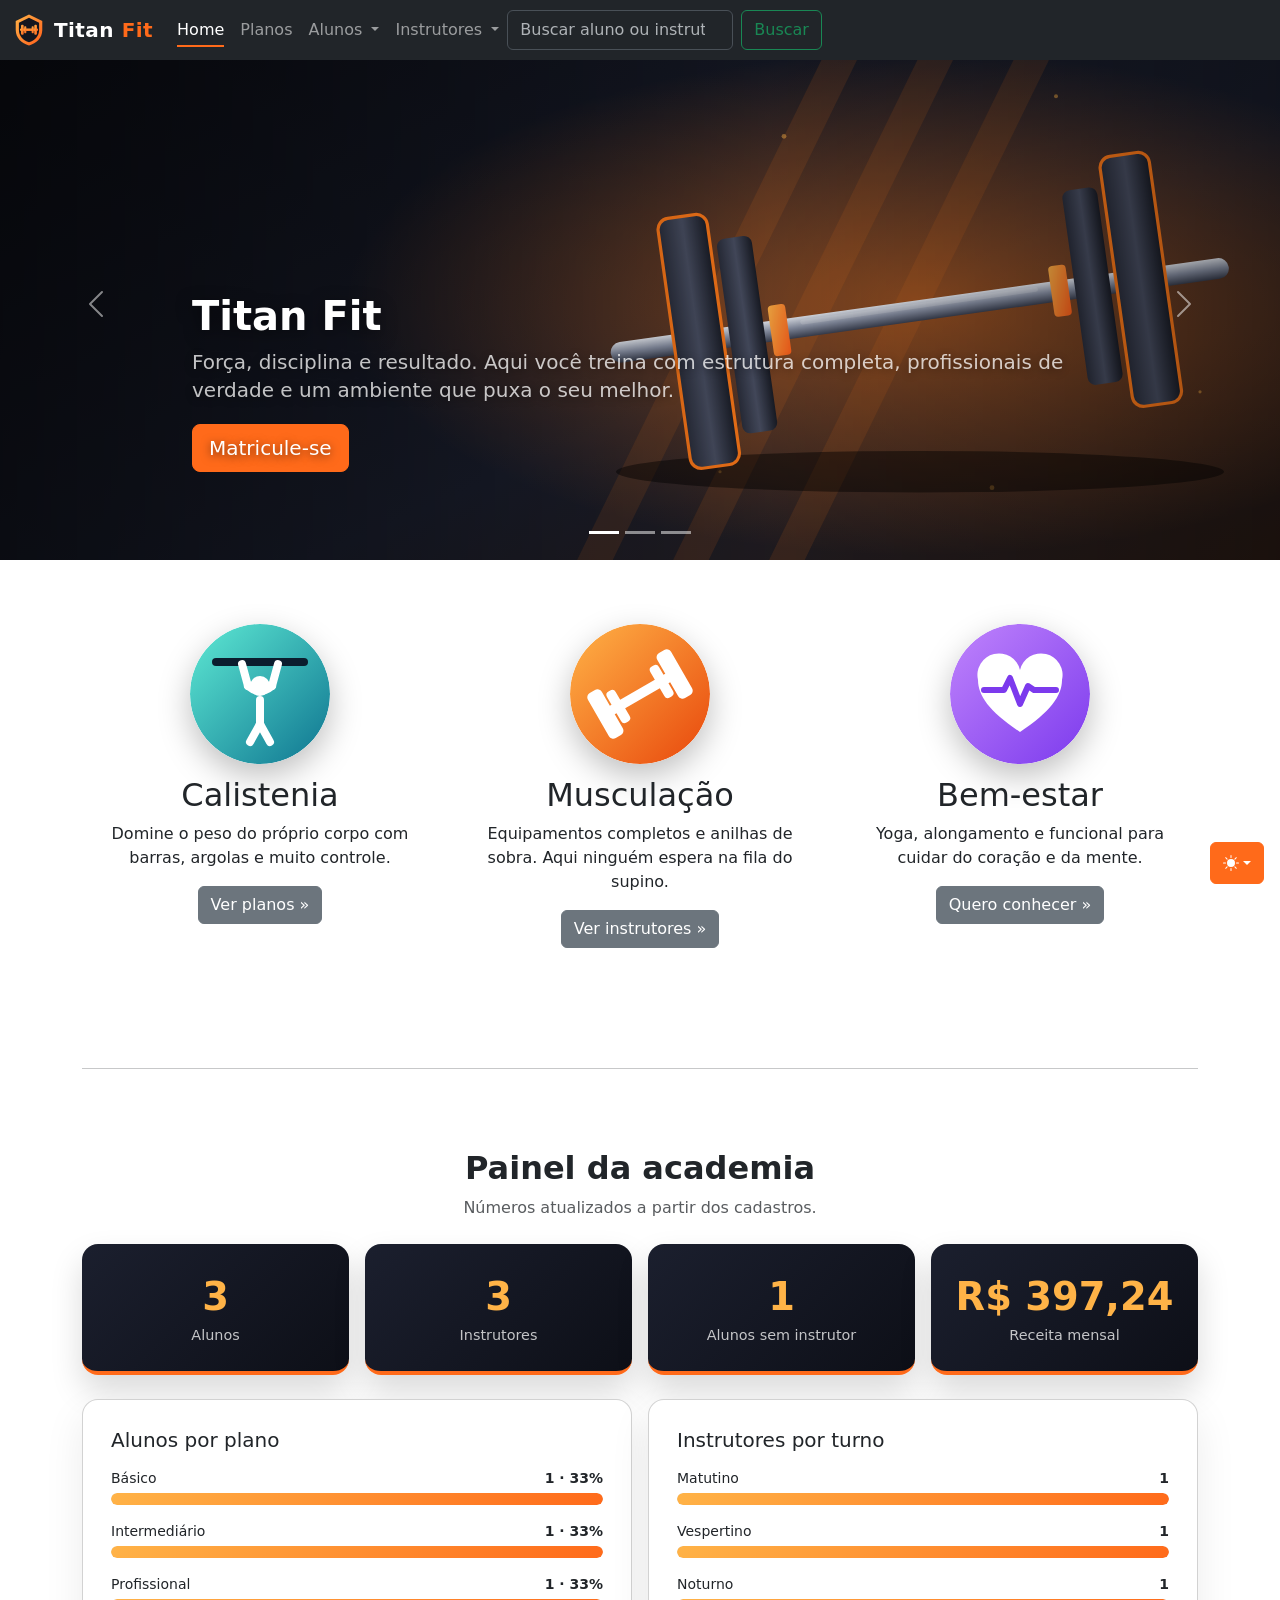
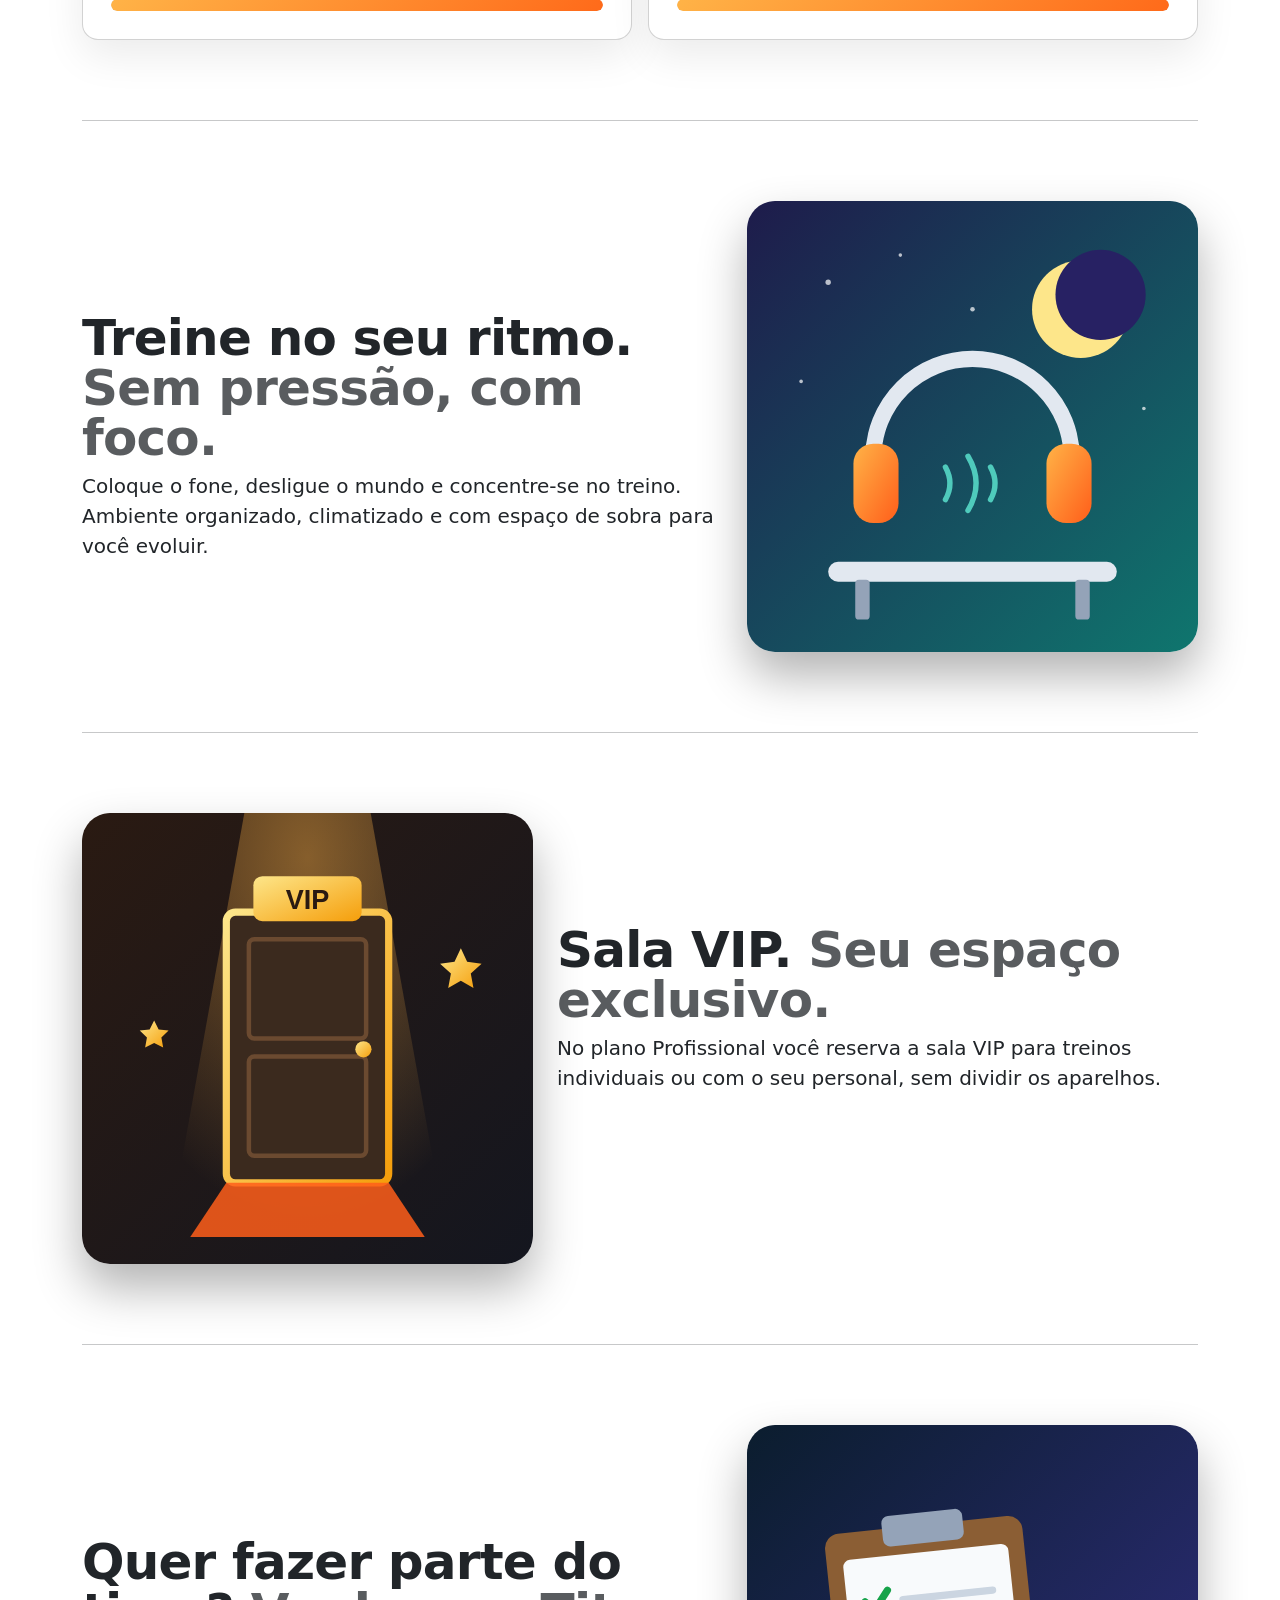
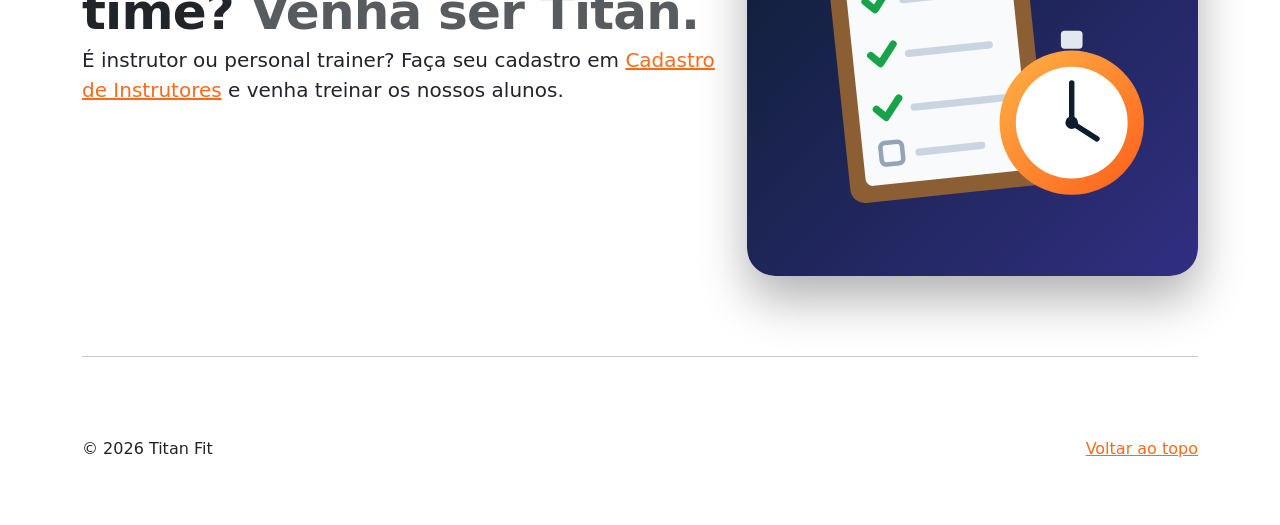
==== index.html @ 70a90c5f "Adiciona planos, painel, edição, instrutor do aluno e exportação CSV - Novos textos da página inicia" ====
<!doctype html>
<html lang="pt-BR" data-bs-theme="auto">
  <head>
    <meta charset="utf-8" />
    <meta name="viewport" content="width=device-width, initial-scale=1" />
    <meta name="description" content="Sistema de gestão da Titan Fit: cadastro e listagem de alunos e instrutores." />
    <title>Sistema de Gestão Academia</title>
    <script src="./assets/js/color-modes.js"></script>
    <script>document.documentElement.classList.add("js")</script>
    <link href="./assets/dist/css/bootstrap.min.css" rel="stylesheet" />
    <meta name="theme-color" content="#ff6a1a" />
    <link rel="icon" href="./assets/img/logo.svg" type="image/svg+xml" />
    <link href="./assets/style/carousel.css" rel="stylesheet" />
    <link href="./assets/style/style.css" rel="stylesheet" />

  </head>
  <body>
    <svg xmlns="http://www.w3.org/2000/svg" class="d-none">
      <symbol id="check2" viewBox="0 0 16 16">
        <path
          d="M13.854 3.646a.5.5 0 0 1 0 .708l-7 7a.5.5 0 0 1-.708 0l-3.5-3.5a.5.5 0 1 1 .708-.708L6.5 10.293l6.646-6.647a.5.5 0 0 1 .708 0z"
        ></path>
      </symbol>
      <symbol id="circle-half" viewBox="0 0 16 16">
        <path
          d="M8 15A7 7 0 1 0 8 1v14zm0 1A8 8 0 1 1 8 0a8 8 0 0 1 0 16z"
        ></path>
      </symbol>
      <symbol id="moon-stars-fill" viewBox="0 0 16 16">
        <path
          d="M6 .278a.768.768 0 0 1 .08.858 7.208 7.208 0 0 0-.878 3.46c0 4.021 3.278 7.277 7.318 7.277.527 0 1.04-.055 1.533-.16a.787.787 0 0 1 .81.316.733.733 0 0 1-.031.893A8.349 8.349 0 0 1 8.344 16C3.734 16 0 12.286 0 7.71 0 4.266 2.114 1.312 5.124.06A.752.752 0 0 1 6 .278z"
        ></path>
        <path
          d="M10.794 3.148a.217.217 0 0 1 .412 0l.387 1.162c.173.518.579.924 1.097 1.097l1.162.387a.217.217 0 0 1 0 .412l-1.162.387a1.734 1.734 0 0 0-1.097 1.097l-.387 1.162a.217.217 0 0 1-.412 0l-.387-1.162A1.734 1.734 0 0 0 9.31 6.593l-1.162-.387a.217.217 0 0 1 0-.412l1.162-.387a1.734 1.734 0 0 0 1.097-1.097l.387-1.162zM13.863.099a.145.145 0 0 1 .274 0l.258.774c.115.346.386.617.732.732l.774.258a.145.145 0 0 1 0 .274l-.774.258a1.156 1.156 0 0 0-.732.732l-.258.774a.145.145 0 0 1-.274 0l-.258-.774a1.156 1.156 0 0 0-.732-.732l-.774-.258a.145.145 0 0 1 0-.274l.774-.258c.346-.115.617-.386.732-.732L13.863.1z"
        ></path>
      </symbol>
      <symbol id="sun-fill" viewBox="0 0 16 16">
        <path
          d="M8 12a4 4 0 1 0 0-8 4 4 0 0 0 0 8zM8 0a.5.5 0 0 1 .5.5v2a.5.5 0 0 1-1 0v-2A.5.5 0 0 1 8 0zm0 13a.5.5 0 0 1 .5.5v2a.5.5 0 0 1-1 0v-2A.5.5 0 0 1 8 13zm8-5a.5.5 0 0 1-.5.5h-2a.5.5 0 0 1 0-1h2a.5.5 0 0 1 .5.5zM3 8a.5.5 0 0 1-.5.5h-2a.5.5 0 0 1 0-1h2A.5.5 0 0 1 3 8zm10.657-5.657a.5.5 0 0 1 0 .707l-1.414 1.415a.5.5 0 1 1-.707-.708l1.414-1.414a.5.5 0 0 1 .707 0zm-9.193 9.193a.5.5 0 0 1 0 .707L3.05 13.657a.5.5 0 0 1-.707-.707l1.414-1.414a.5.5 0 0 1 .707 0zm9.193 2.121a.5.5 0 0 1-.707 0l-1.414-1.414a.5.5 0 0 1 .707-.707l1.414 1.414a.5.5 0 0 1 0 .707zM4.464 4.465a.5.5 0 0 1-.707 0L2.343 3.05a.5.5 0 1 1 .707-.707l1.414 1.414a.5.5 0 0 1 0 .708z"
        ></path>
      </symbol>
    </svg>
    <div
      class="dropdown position-fixed bottom-0 end-0 mb-3 me-3 bd-mode-toggle"
    >
      <button
        class="btn btn-bd-primary py-2 dropdown-toggle d-flex align-items-center"
        id="bd-theme"
        type="button"
        aria-expanded="false"
        data-bs-toggle="dropdown"
        aria-label="Alternar tema (automático)"
      >
        <svg class="bi my-1 theme-icon-active" aria-hidden="true">
          <use href="#circle-half"></use>
        </svg>
        <span class="visually-hidden" id="bd-theme-text">Alternar tema</span>
      </button>
      <ul
        class="dropdown-menu dropdown-menu-end shadow"
        aria-labelledby="bd-theme-text"
      >
        <li>
          <button
            type="button"
            class="dropdown-item d-flex align-items-center"
            data-bs-theme-value="light"
            aria-pressed="false"
          >
            <svg class="bi me-2 opacity-50" aria-hidden="true">
              <use href="#sun-fill"></use>
            </svg>
            Claro
            <svg class="bi ms-auto d-none" aria-hidden="true">
              <use href="#check2"></use>
            </svg>
          </button>
        </li>
        <li>
          <button
            type="button"
            class="dropdown-item d-flex align-items-center"
            data-bs-theme-value="dark"
            aria-pressed="false"
          >
            <svg class="bi me-2 opacity-50" aria-hidden="true">
              <use href="#moon-stars-fill"></use>
            </svg>
            Escuro
            <svg class="bi ms-auto d-none" aria-hidden="true">
              <use href="#check2"></use>
            </svg>
          </button>
        </li>
        <li>
          <button
            type="button"
            class="dropdown-item d-flex align-items-center active"
            data-bs-theme-value="auto"
            aria-pressed="true"
          >
            <svg class="bi me-2 opacity-50" aria-hidden="true">
              <use href="#circle-half"></use>
            </svg>
            Automático
            <svg class="bi ms-auto d-none" aria-hidden="true">
              <use href="#check2"></use>
            </svg>
          </button>
        </li>
      </ul>
    </div>
    <header data-bs-theme="dark">
      <nav class="navbar navbar-expand-md navbar-dark fixed-top bg-dark">
        <div class="container-fluid">
          <a class="navbar-brand d-flex align-items-center gap-2" href="index.html"><img src="./assets/img/logo.svg" alt="" width="34" height="34" class="logo-marca" />Titan <span class="text-laranja">Fit</span></a>
          <button
            class="navbar-toggler"
            type="button"
            data-bs-toggle="collapse"
            data-bs-target="#navbarCollapse"
            aria-controls="navbarCollapse"
            aria-expanded="false"
            aria-label="Abrir menu"
          >
            <span class="navbar-toggler-icon"></span>
          </button>
          <div class="collapse navbar-collapse" id="navbarCollapse">
            <ul class="navbar-nav me-auto mb-2 mb-md-0">
              <li class="nav-item">
                <a class="nav-link" href="index.html">Home</a>
              </li>
              <li class="nav-item">
                <a class="nav-link" href="planos.html">Planos</a>
              </li>
             <!---Começo do menu dropdown-->
              <li class="nav-item dropdown">
          <a class="nav-link dropdown-toggle" href="#" role="button" data-bs-toggle="dropdown" aria-expanded="false">
            Alunos
          </a>
          <ul class="dropdown-menu">
            <li><a class="dropdown-item" href="Cadastro_alunos.html">Cadastro de Alunos</a></li>
            <li><a class="dropdown-item" href="listar_alunos.html">Listar Alunos</a></li>
          </ul>
        </li>
        <li class="nav-item dropdown">
          <a class="nav-link dropdown-toggle" href="#" role="button" data-bs-toggle="dropdown" aria-expanded="false">
            Instrutores
          </a>
          <ul class="dropdown-menu">
            <li><a class="dropdown-item" href="Cadastro_Instrutores.html">Cadastro de Instrutores</a></li>
            <li><a class="dropdown-item" href="listar_Instrutores.html">Lista de Instrutores</a></li>
          </ul>
        </li>

        <!---Fim do menu dropdown-->
        <form class="d-flex" role="search" id="form-busca">
        <input class="form-control me-2" type="search" id="campo-busca" placeholder="Buscar aluno ou instrutor" aria-label="Buscar"/>
        <button class="btn btn-outline-success" type="submit">Buscar</button>
      </form>
          </div>
        </div>
      </nav>
    </header>
    <main>
      <div id="myCarousel" class="carousel slide mb-6" data-bs-ride="carousel">
        <div class="carousel-indicators">
          <button
            type="button"
            data-bs-target="#myCarousel"
            data-bs-slide-to="0"
            class="active"
            aria-current="true"
            aria-label="Slide 1"
          ></button>
          <button
            type="button"
            data-bs-target="#myCarousel"
            data-bs-slide-to="1"
            aria-label="Slide 2"
          ></button>
          <button
            type="button"
            data-bs-target="#myCarousel"
            data-bs-slide-to="2"
            aria-label="Slide 3"
          ></button>
        </div>
        <div class="carousel-inner">
          <div class="carousel-item active">
            <img src="./assets/img/slide-forca.svg" class="carousel-img" alt="Barra olímpica com anilhas" />
            <div class="container">
              <div class="carousel-caption text-start">
                <h1>Titan Fit</h1>
                <p class="opacity-75">
                  Força, disciplina e resultado. Aqui você treina com estrutura completa, profissionais de verdade e um ambiente que puxa o seu melhor.
                </p>
                <p>
                  <a class="btn btn-lg btn-primary btn-pulso" href="Cadastro_alunos.html">Matricule-se</a>
                </p>
              </div>
            </div>
          </div>
          <div class="carousel-item">
            <img src="./assets/img/slide-yoga.svg" class="carousel-img" alt="Pôr do sol sobre montanhas com uma flor de lótus" />
            <div class="container">
              <div class="carousel-caption">
                <h1>Corpo forte, mente leve.</h1>
                <p>
                  Aulas de yoga e alongamento para equilibrar o treino pesado, recuperar o corpo e renovar a energia.
                </p>
                <p><a class="btn btn-lg btn-primary" href="Cadastro_alunos.html">Quero participar</a></p>
              </div>
            </div>
          </div>
          <div class="carousel-item">
            <img src="./assets/img/slide-modalidades.svg" class="carousel-img" alt="Kettlebell, halter e argolas de ginástica" />
            <div class="container">
              <div class="carousel-caption text-end">
                <h1>Temos diversas modalidades.</h1>
                <p>
                  Musculação, calistenia, funcional, yoga e muito mais. Escolha o seu caminho e conte com a nossa equipe.
                </p>
                <p>
                  <a class="btn btn-lg btn-primary" href="listar_Instrutores.html">Conheça os instrutores</a>
                </p>
              </div>
            </div>
          </div>
        </div>
        <button
          class="carousel-control-prev"
          type="button"
          data-bs-target="#myCarousel"
          data-bs-slide="prev"
        >
          <span class="carousel-control-prev-icon" aria-hidden="true"></span>
          <span class="visually-hidden">Anterior</span>
        </button>
        <button
          class="carousel-control-next"
          type="button"
          data-bs-target="#myCarousel"
          data-bs-slide="next"
        >
          <span class="carousel-control-next-icon" aria-hidden="true"></span>
          <span class="visually-hidden">Próximo</span>
        </button>
      </div>
      <!-- Marketing messaging and featurettes
  ================================================== -->
      <!-- Wrap the rest of the page in another container to center all the content. -->
      <div class="container marketing">
        <!-- Three columns of text below the carousel -->
        <div class="row">
          <div class="col-lg-4 reveal">
            <img src="./assets/img/icon-calistenia.svg" class="icone-modalidade" width="140" height="140" alt="Ícone de Calistenia" />
            <h2 class="fw-normal">Calistenia</h2>
            <p>
              Domine o peso do próprio corpo com barras, argolas e muito controle.
            </p>
            <p>
              <a class="btn btn-secondary" href="planos.html">Ver planos &raquo;</a>
            </p>
          </div>
          <!-- /.col-lg-4 -->
          <div class="col-lg-4 reveal">
            <img src="./assets/img/icon-musculacao.svg" class="icone-modalidade" width="140" height="140" alt="Ícone de Musculação" />
            <h2 class="fw-normal">Musculação</h2>
            <p>
              Equipamentos completos e anilhas de sobra. Aqui ninguém espera na fila do supino.
            </p>
            <p>
              <a class="btn btn-secondary" href="listar_Instrutores.html">Ver instrutores &raquo;</a>
            </p>
          </div>
          <!-- /.col-lg-4 -->
          <div class="col-lg-4 reveal">
            <img src="./assets/img/icon-outras.svg" class="icone-modalidade" width="140" height="140" alt="Ícone de Outras modalidades" />
            <h2 class="fw-normal">Bem-estar</h2>
            <p>
              Yoga, alongamento e funcional para cuidar do coração e da mente.
            </p>
            <p>
              <a class="btn btn-secondary" href="planos.html">Quero conhecer &raquo;</a>
            </p>
          </div>
          <!-- /.col-lg-4 -->
        </div>
        <!-- /.row -->
        <!-- PAINEL -->
        <hr class="featurette-divider" />
        <section class="painel reveal" aria-labelledby="titulo-painel">
          <div class="text-center mb-4">
            <h2 id="titulo-painel" class="fw-bold">Painel da academia</h2>
            <p class="text-body-secondary mb-0">Números atualizados a partir dos cadastros.</p>
          </div>
          <div class="row g-3 mb-4">
            <div class="col-6 col-lg-3"><div class="cartao-numero"><span class="numero" data-contar="alunos">0</span><span class="rotulo">Alunos</span></div></div>
            <div class="col-6 col-lg-3"><div class="cartao-numero"><span class="numero" data-contar="instrutores">0</span><span class="rotulo">Instrutores</span></div></div>
            <div class="col-6 col-lg-3"><div class="cartao-numero"><span class="numero" data-contar="semInstrutor">0</span><span class="rotulo">Alunos sem instrutor</span></div></div>
            <div class="col-6 col-lg-3"><div class="cartao-numero"><span class="numero" data-contar="receita" data-moeda="1">0</span><span class="rotulo">Receita mensal</span></div></div>
          </div>
          <div class="row g-3">
            <div class="col-md-6"><div class="cartao-form h-100"><h3 class="h5 mb-3">Alunos por plano</h3><div id="grafico-planos"></div></div></div>
            <div class="col-md-6"><div class="cartao-form h-100"><h3 class="h5 mb-3">Instrutores por turno</h3><div id="grafico-turnos"></div></div></div>
          </div>
        </section>
        <!-- START THE FEATURETTES -->
        <hr class="featurette-divider" />
        <div class="row featurette reveal">
          <div class="col-md-7">
            <h2 class="featurette-heading fw-normal lh-1">
              Treine no seu ritmo.
              <span class="text-body-secondary">Sem pressão, com foco.</span>
            </h2>
            <p class="lead">
              Coloque o fone, desligue o mundo e concentre-se no treino. Ambiente organizado, climatizado e com espaço de sobra para você evoluir.
            </p>
          </div>
          <div class="col-md-5">
            <img src="./assets/img/destaque-tranquilo.svg" class="featurette-image img-fluid mx-auto d-block imagem-destaque" width="500" height="500" alt="Fones de ouvido sobre um banco, numa noite tranquila" />
          </div>
        </div>
        <hr class="featurette-divider" />
        <div class="row featurette reveal">
          <div class="col-md-7 order-md-2">
            <h2 class="featurette-heading fw-normal lh-1">
              Sala VIP.
              <span class="text-body-secondary">Seu espaço exclusivo.</span>
            </h2>
            <p class="lead">
              No plano Profissional você reserva a sala VIP para treinos individuais ou com o seu personal, sem dividir os aparelhos.
            </p>
          </div>
          <div class="col-md-5 order-md-1">
            <img src="./assets/img/destaque-exclusivo.svg" class="featurette-image img-fluid mx-auto d-block imagem-destaque" width="500" height="500" alt="Porta de sala VIP iluminada" />
          </div>
        </div>
        <hr class="featurette-divider" />
        <div class="row featurette reveal">
          <div class="col-md-7">
            <h2 class="featurette-heading fw-normal lh-1">
              Quer fazer parte do time?
              <span class="text-body-secondary">Venha ser Titan.</span>
            </h2>
            <p class="lead">
              É instrutor ou personal trainer? Faça seu cadastro em <a href="Cadastro_Instrutores.html">Cadastro de Instrutores</a> e venha treinar os nossos alunos.
            </p>
          </div>
          <div class="col-md-5">
            <img src="./assets/img/destaque-personal.svg" class="featurette-image img-fluid mx-auto d-block imagem-destaque" width="500" height="500" alt="Prancheta de treino e cronômetro" />
          </div>
        </div>
        <hr class="featurette-divider" />
        <!-- /END THE FEATURETTES -->
      </div>
      <!-- /.container -->
      <!-- FOOTER -->
      <footer class="container">
        <p class="float-end"><a href="#">Voltar ao topo</a></p>
        <p>
          &copy; 2026 Titan Fit
        </p>
      </footer>
    </main>
    <script src="./assets/dist/js/bootstrap.bundle.min.js"></script>
    <script src="./assets/js/app.js"></script>
  </body>
</html>
---- assets/style/carousel.css ----
/* GLOBAL STYLES
-------------------------------------------------- */
/* Padding below the footer and lighter body text */

body {
  padding-top: 3rem;
  padding-bottom: 3rem;
  color: rgb(var(--bs-tertiary-color-rgb));
}


/* CUSTOMIZE THE CAROUSEL
-------------------------------------------------- */

/* Carousel base class */
.carousel {
  margin-bottom: 4rem;
}
/* Since positioning the image, we need to help out the caption */
.carousel-caption {
  bottom: 3rem;
  z-index: 10;
}

/* Declare heights because of positioning of img element */
.carousel-item {
  height: 32rem;
}


/* MARKETING CONTENT
-------------------------------------------------- */

/* Center align the text within the three columns below the carousel */
.marketing .col-lg-4 {
  margin-bottom: 1.5rem;
  text-align: center;
}
/* rtl:begin:ignore */
.marketing .col-lg-4 p {
  margin-right: .75rem;
  margin-left: .75rem;
}
/* rtl:end:ignore */


/* Featurettes
------------------------- */

.featurette-divider {
  margin: 5rem 0; /* Space out the Bootstrap <hr> more */
}

/* Thin out the marketing headings */
/* rtl:begin:remove */
.featurette-heading {
  letter-spacing: -.05rem;
}

/* rtl:end:remove */

/* RESPONSIVE CSS
-------------------------------------------------- */

@media (min-width: 40em) {
  /* Bump up size of carousel content */
  .carousel-caption p {
    margin-bottom: 1.25rem;
    font-size: 1.25rem;
    line-height: 1.4;
  }

  .featurette-heading {
    font-size: 50px;
  }
}

@media (min-width: 62em) {
  .featurette-heading {
    margin-top: 7rem;
  }
}
---- assets/style/style.css ----
.bd-placeholder-img {
        font-size: 1.125rem;
        text-anchor: middle;
        -webkit-user-select: none;
        -moz-user-select: none;
        user-select: none;
      }
      @media (min-width: 768px) {
        .bd-placeholder-img-lg {
          font-size: 3.5rem;
        }
      }
      .b-example-divider {
        width: 100%;
        height: 3rem;
        background-color: #0000001a;
        border: solid rgba(0, 0, 0, 0.15);
        border-width: 1px 0;
        box-shadow:
          inset 0 0.5em 1.5em #0000001a,
          inset 0 0.125em 0.5em #00000026;
      }
      .b-example-vr {
        flex-shrink: 0;
        width: 1.5rem;
        height: 100vh;
      }
      .bi {
        vertical-align: -0.125em;
        fill: currentColor;
      }
      .nav-scroller {
        position: relative;
        z-index: 2;
        height: 2.75rem;
        overflow-y: hidden;
      }
      .nav-scroller .nav {
        display: flex;
        flex-wrap: nowrap;
        padding-bottom: 1rem;
        margin-top: -1px;
        overflow-x: auto;
        text-align: center;
        white-space: nowrap;
        -webkit-overflow-scrolling: touch;
      }
      .btn-bd-primary {
        --bd-violet-bg: #712cf9;
        --bd-violet-rgb: 112.520718, 44.062154, 249.437846;
        --bs-btn-font-weight: 600;
        --bs-btn-color: var(--bs-white);
        --bs-btn-bg: var(--bd-violet-bg);
        --bs-btn-border-color: var(--bd-violet-bg);
        --bs-btn-hover-color: var(--bs-white);
        --bs-btn-hover-bg: #6528e0;
        --bs-btn-hover-border-color: #6528e0;
        --bs-btn-focus-shadow-rgb: var(--bd-violet-rgb);
        --bs-btn-active-color: var(--bs-btn-hover-color);
        --bs-btn-active-bg: #5a23c8;
        --bs-btn-active-border-color: #5a23c8;
      }
      .bd-mode-toggle {
        z-index: 1500;
      }
      .bd-mode-toggle .bi {
        width: 1em;
        height: 1em;
      }
      .bd-mode-toggle .dropdown-menu .active .bi {
        display: block !important;
      }
/* =========================================================
   Titan Fit — identidade visual e animações
   ========================================================= */
:root {
  --tf-laranja: #ff6a1a;
  --tf-laranja-claro: #ffb347;
  --tf-laranja-escuro: #e0520a;
  --tf-gradiente: linear-gradient(135deg, var(--tf-laranja-claro), var(--tf-laranja));
}

.text-laranja { color: var(--tf-laranja) !important; }

/* Botão principal na cor da marca */
.btn-primary {
  --bs-btn-bg: var(--tf-laranja);
  --bs-btn-border-color: var(--tf-laranja);
  --bs-btn-hover-bg: var(--tf-laranja-escuro);
  --bs-btn-hover-border-color: var(--tf-laranja-escuro);
  --bs-btn-active-bg: #c44709;
  --bs-btn-active-border-color: #c44709;
  --bs-btn-disabled-bg: var(--tf-laranja);
  --bs-btn-disabled-border-color: var(--tf-laranja);
  --bs-btn-focus-shadow-rgb: 255, 106, 26;
  transition: transform .2s ease, box-shadow .2s ease, background-color .2s ease;
}
.btn-primary:hover { transform: translateY(-2px); box-shadow: 0 .5rem 1.25rem rgba(255, 106, 26, .35); }
.btn-secondary, .btn-outline-secondary, .btn-outline-danger { transition: transform .2s ease; }
.btn-secondary:hover, .btn-outline-secondary:hover { transform: translateY(-2px); }
.btn-bd-primary {
  --bd-violet-bg: var(--tf-laranja);
  --bs-btn-hover-bg: var(--tf-laranja-escuro);
  --bs-btn-hover-border-color: var(--tf-laranja-escuro);
  --bs-btn-active-bg: #c44709;
  --bs-btn-active-border-color: #c44709;
  --bd-violet-rgb: 255, 106, 26;
}
.form-control:focus, .form-select:focus {
  border-color: var(--tf-laranja-claro);
  box-shadow: 0 0 0 .25rem rgba(255, 106, 26, .2);
}
.dropdown-item.active, .dropdown-item:active { background-color: var(--tf-laranja); }
a { color: var(--tf-laranja); }
a:hover { color: var(--tf-laranja-escuro); }

/* Menu */
.navbar { transition: box-shadow .3s ease, padding .3s ease; }
.navbar.rolando { box-shadow: 0 .5rem 1.5rem rgba(0, 0, 0, .45); }
.navbar-brand { font-weight: 800; letter-spacing: .02em; }
.logo-marca { animation: logo-entrada .9s cubic-bezier(.2, .8, .2, 1.2) both; }
.navbar-brand:hover .logo-marca { animation: logo-giro .6s ease; }
.navbar .nav-link { position: relative; }
.navbar .nav-link:not(.dropdown-toggle)::after {
  content: ""; position: absolute; left: .5rem; right: .5rem; bottom: .2rem;
  height: 2px; background: var(--tf-laranja);
  transform: scaleX(0); transform-origin: left; transition: transform .25s ease;
}
.navbar .nav-link:not(.dropdown-toggle):hover::after,
.navbar .nav-link.active::after { transform: scaleX(1); }

/* Carrossel */
.carousel-item { overflow: hidden; background: #0d0f17; }
.carousel-img {
  position: absolute; inset: 0;
  width: 100%; height: 100%; object-fit: cover;
  transform: scale(1);
}
.carousel-item::after { /* escurece para o texto ficar legível */
  content: ""; position: absolute; inset: 0;
  background: linear-gradient(90deg, rgba(0,0,0,.55), rgba(0,0,0,.1) 60%, rgba(0,0,0,.35));
}
.carousel-item.active .carousel-img { animation: ken-burns 9s ease-out both; }
.carousel-caption h1 { font-weight: 800; text-shadow: 0 .25rem 1rem rgba(0,0,0,.5); }
.carousel-caption p { text-shadow: 0 .15rem .6rem rgba(0,0,0,.6); }
.carousel-item.active .carousel-caption > * { animation: subir .8s ease both; }
.carousel-item.active .carousel-caption > :nth-child(2) { animation-delay: .15s; }
.carousel-item.active .carousel-caption > :nth-child(3) { animation-delay: .3s; }
.btn-pulso { animation: pulso 2.4s ease-in-out infinite; }

/* Modalidades e destaques */
.icone-modalidade {
  border-radius: 50%;
  box-shadow: 0 .75rem 2rem rgba(0, 0, 0, .25);
  transition: transform .35s cubic-bezier(.2, .8, .2, 1.3), box-shadow .35s ease;
  margin-bottom: .75rem;
}
.col-lg-4:hover .icone-modalidade {
  transform: translateY(-8px) rotate(-6deg) scale(1.05);
  box-shadow: 0 1.25rem 2.5rem rgba(255, 106, 26, .35);
}
.imagem-destaque {
  border-radius: 1.75rem;
  box-shadow: 0 1.5rem 3rem rgba(0, 0, 0, .3);
  transition: transform .5s ease, box-shadow .5s ease;
}
.featurette:hover .imagem-destaque { transform: scale(1.03) rotate(-1deg); box-shadow: 0 2rem 4rem rgba(255, 106, 26, .3); }
.featurette:nth-of-type(even):hover .imagem-destaque { transform: scale(1.03) rotate(1deg); }
.featurette-heading { font-weight: 700 !important; }

/* Banner das páginas internas */
.banner-pagina {
  position: relative;
  margin-top: .5rem;
  margin-bottom: 2.5rem;
  padding: 3.5rem 0;
  color: #fff;
  background: #0d0f17 url("../img/cabecalho-pagina.svg") center right / cover no-repeat;
  overflow: hidden;
}
.banner-pagina h1 { animation: subir .7s ease both; }
.banner-pagina p { color: rgba(255, 255, 255, .75); animation: subir .7s ease .15s both; }
.banner-pagina::after {
  content: ""; position: absolute; left: 0; bottom: 0; height: 4px; width: 100%;
  background: var(--tf-gradiente);
  transform-origin: left; animation: barra 1s ease .3s both;
}

/* Cartões de formulário e tabela */
.cartao-form {
  padding: 1.75rem;
  border-radius: 1rem;
  background: var(--bs-body-bg);
  border: 1px solid var(--bs-border-color-translucent);
  box-shadow: 0 1rem 2.5rem rgba(0, 0, 0, .08);
}
.table-responsive.cartao-form { padding: .5rem 1rem; }
#tabela tbody tr { animation: subir .45s ease both; }
#tabela tbody tr.saindo { animation: sair .35s ease forwards; }
#mensagem:not(.d-none) { animation: deslizar .45s cubic-bezier(.2, .8, .2, 1.2) both; }
.was-validated .form-control:invalid, .was-validated .form-select:invalid { animation: tremer .4s ease; }

/* Botão contornado na cor da marca */
.btn-outline-primary {
  --bs-btn-color: var(--tf-laranja);
  --bs-btn-border-color: var(--tf-laranja);
  --bs-btn-hover-bg: var(--tf-laranja);
  --bs-btn-hover-border-color: var(--tf-laranja);
  --bs-btn-hover-color: #fff;
  --bs-btn-active-bg: var(--tf-laranja-escuro);
  --bs-btn-active-border-color: var(--tf-laranja-escuro);
  --bs-btn-focus-shadow-rgb: 255, 106, 26;
}

/* Painel da página inicial */
.cartao-numero {
  display: flex; flex-direction: column; align-items: center; justify-content: center;
  height: 100%; padding: 1.5rem 1rem; text-align: center;
  border-radius: 1rem; color: #fff;
  background: linear-gradient(135deg, #1b1f2e, #0d0f17);
  border-bottom: 4px solid var(--tf-laranja);
  box-shadow: 0 1rem 2rem rgba(0, 0, 0, .15);
  transition: transform .3s ease;
}
.cartao-numero:hover { transform: translateY(-4px); }
.cartao-numero .numero { font-size: clamp(1.6rem, 3vw, 2.4rem); font-weight: 800; color: var(--tf-laranja-claro); font-variant-numeric: tabular-nums; }
.cartao-numero .rotulo { font-size: .9rem; color: rgba(255, 255, 255, .75); }
.barra-linha + .barra-linha { margin-top: 1rem; }
.barra-trilho { height: .75rem; border-radius: 1rem; background: var(--bs-secondary-bg); overflow: hidden; }
.barra-preenchimento {
  height: 100%; width: 0; border-radius: 1rem; background: var(--tf-gradiente);
  transition: width 1.2s cubic-bezier(.2, .8, .2, 1);
}
.painel.animado .barra-preenchimento, html:not(.js) .barra-preenchimento { width: var(--largura); }

/* Página de planos */
.cartao-plano {
  position: relative; display: flex; flex-direction: column;
  padding: 2rem 1.75rem; border-radius: 1.25rem;
  background: var(--bs-body-bg);
  border: 1px solid var(--bs-border-color-translucent);
  box-shadow: 0 1rem 2.5rem rgba(0, 0, 0, .08);
  transition: transform .35s ease, box-shadow .35s ease;
}
.cartao-plano:hover { transform: translateY(-8px); box-shadow: 0 1.5rem 3rem rgba(255, 106, 26, .2); }
.cartao-plano.destaque { border: 2px solid var(--tf-laranja); }
@media (min-width: 768px) { .cartao-plano.destaque { transform: scale(1.04); } .cartao-plano.destaque:hover { transform: scale(1.04) translateY(-8px); } }
.selo-plano {
  position: absolute; top: -.85rem; left: 50%; transform: translateX(-50%);
  padding: .3rem .9rem; border-radius: 2rem; white-space: nowrap;
  font-size: .8rem; font-weight: 700; color: #fff; background: var(--tf-gradiente);
  box-shadow: 0 .4rem 1rem rgba(255, 106, 26, .4);
}
.preco { font-size: 2.6rem; font-weight: 800; line-height: 1; margin: .5rem 0 1.25rem; color: var(--bs-emphasis-color); }
.preco .moeda { font-size: 1rem; font-weight: 600; vertical-align: top; margin-right: .2rem; }
.preco .periodo { font-size: 1rem; font-weight: 500; color: var(--bs-secondary-color); }
.lista-plano { list-style: none; padding: 0; margin: 0 0 1.5rem; }
.lista-plano li { padding: .4rem 0; border-bottom: 1px dashed var(--bs-border-color); }
.lista-plano .check { color: var(--tf-laranja); font-weight: 800; margin-right: .5rem; }

/* Aparecer ao rolar a página (só quando o JavaScript está ativo) */
.js .reveal { opacity: 0; transform: translateY(40px); transition: opacity .8s ease, transform .8s ease; }
.js .reveal.visivel { opacity: 1; transform: none; }
.js .row > .reveal:nth-child(2) { transition-delay: .12s; }
.js .row > .reveal:nth-child(3) { transition-delay: .24s; }

/* Keyframes */
@keyframes ken-burns { from { transform: scale(1.12) translateX(2%); } to { transform: scale(1) translateX(0); } }
@keyframes subir { from { opacity: 0; transform: translateY(24px); } to { opacity: 1; transform: none; } }
@keyframes sair { to { opacity: 0; transform: translateX(40px); } }
@keyframes deslizar { from { opacity: 0; transform: translateY(-16px) scale(.97); } to { opacity: 1; transform: none; } }
@keyframes barra { from { transform: scaleX(0); } to { transform: scaleX(1); } }
@keyframes pulso {
  0%, 100% { box-shadow: 0 0 0 0 rgba(255, 106, 26, .55); }
  50% { box-shadow: 0 0 0 14px rgba(255, 106, 26, 0); }
}
@keyframes logo-entrada { from { opacity: 0; transform: rotate(-180deg) scale(.3); } to { opacity: 1; transform: none; } }
@keyframes logo-giro { 50% { transform: rotate(15deg) scale(1.15); } }
@keyframes tremer { 20%, 60% { transform: translateX(-5px); } 40%, 80% { transform: translateX(5px); } }

/* Respeita quem prefere menos movimento */
@media (prefers-reduced-motion: reduce) {
  *, *::before, *::after { animation: none !important; transition: none !important; }
  .js .reveal { opacity: 1; transform: none; }
}

/* Ajustes para celular */
#tabela th, #tabela td { white-space: nowrap; }
.banner-pagina > .container { position: relative; z-index: 1; }
@media (max-width: 767.98px) {
  .banner-pagina { padding: 2.5rem 0; background-size: auto 100%; background-position: 70% center; }
  .banner-pagina::before {
    content: ""; position: absolute; inset: 0;
    background: linear-gradient(90deg, rgba(13, 15, 23, .95) 40%, rgba(13, 15, 23, .55));
  }
}
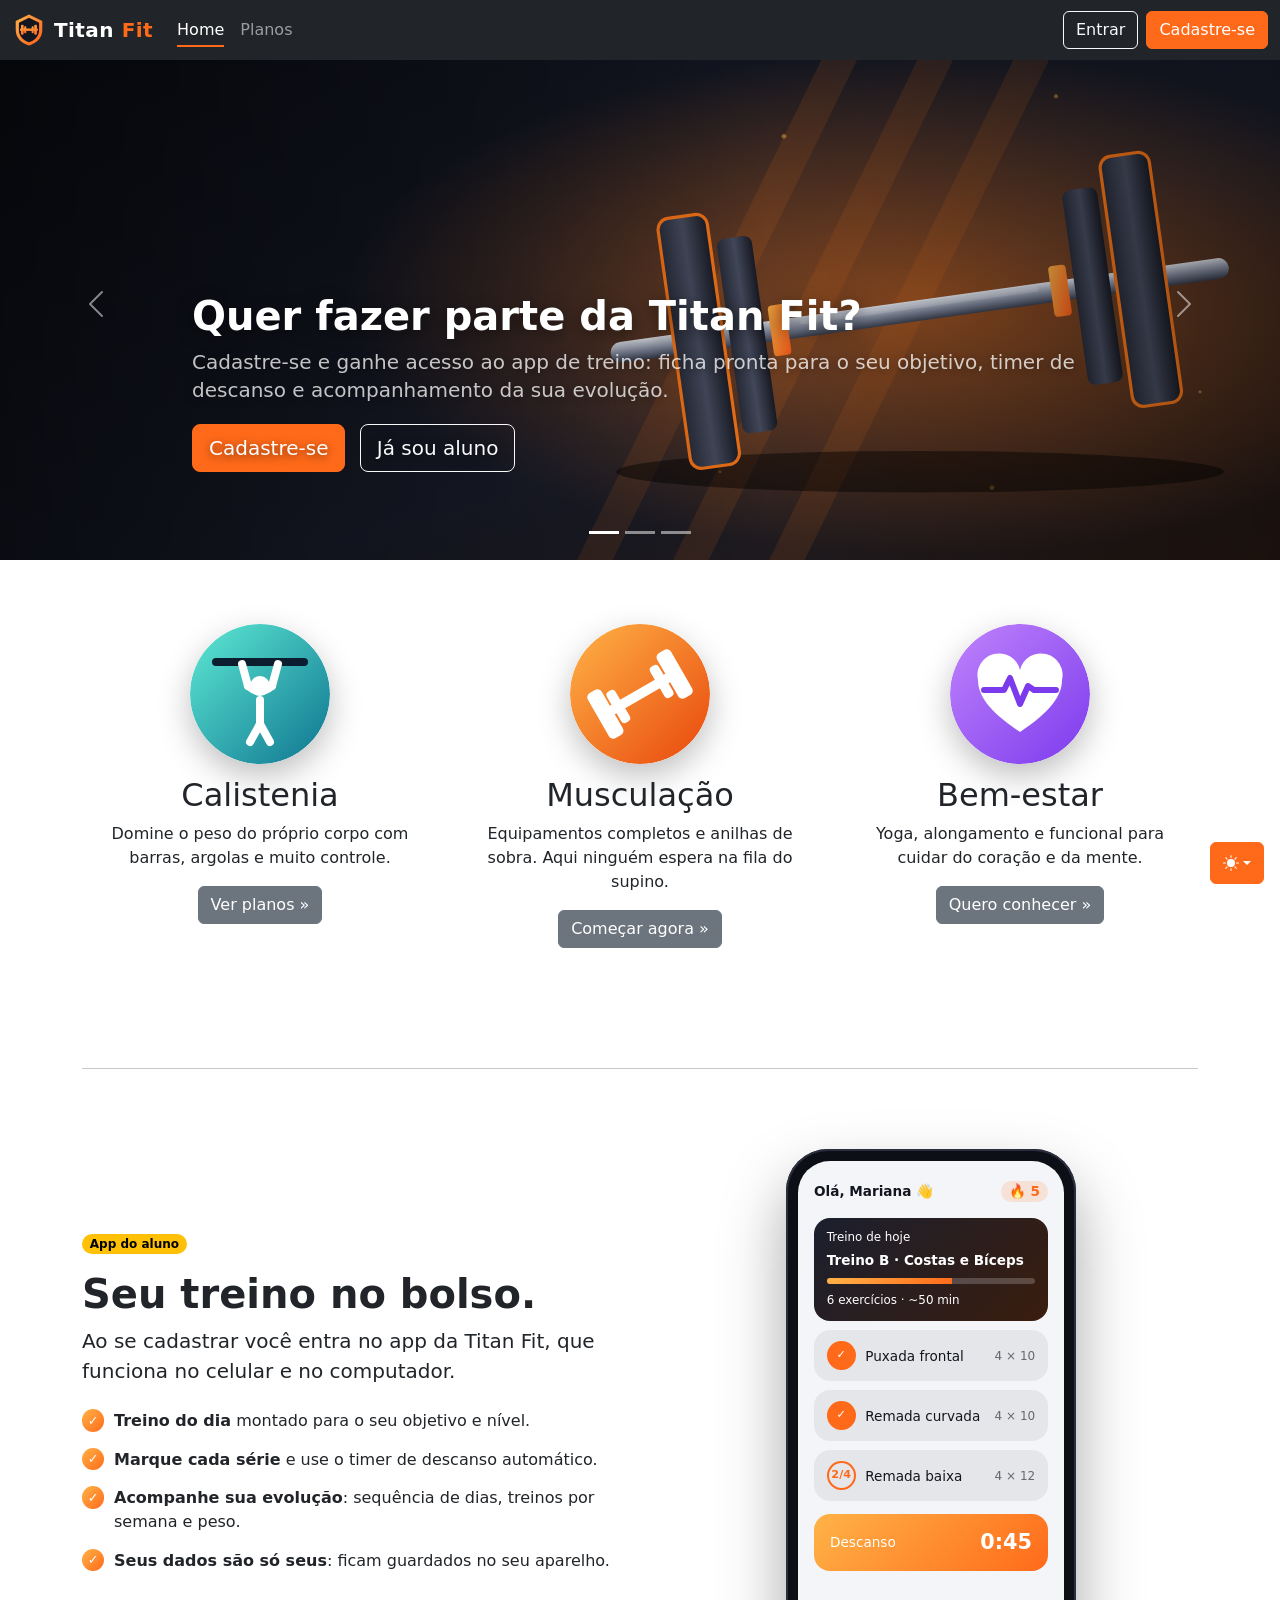
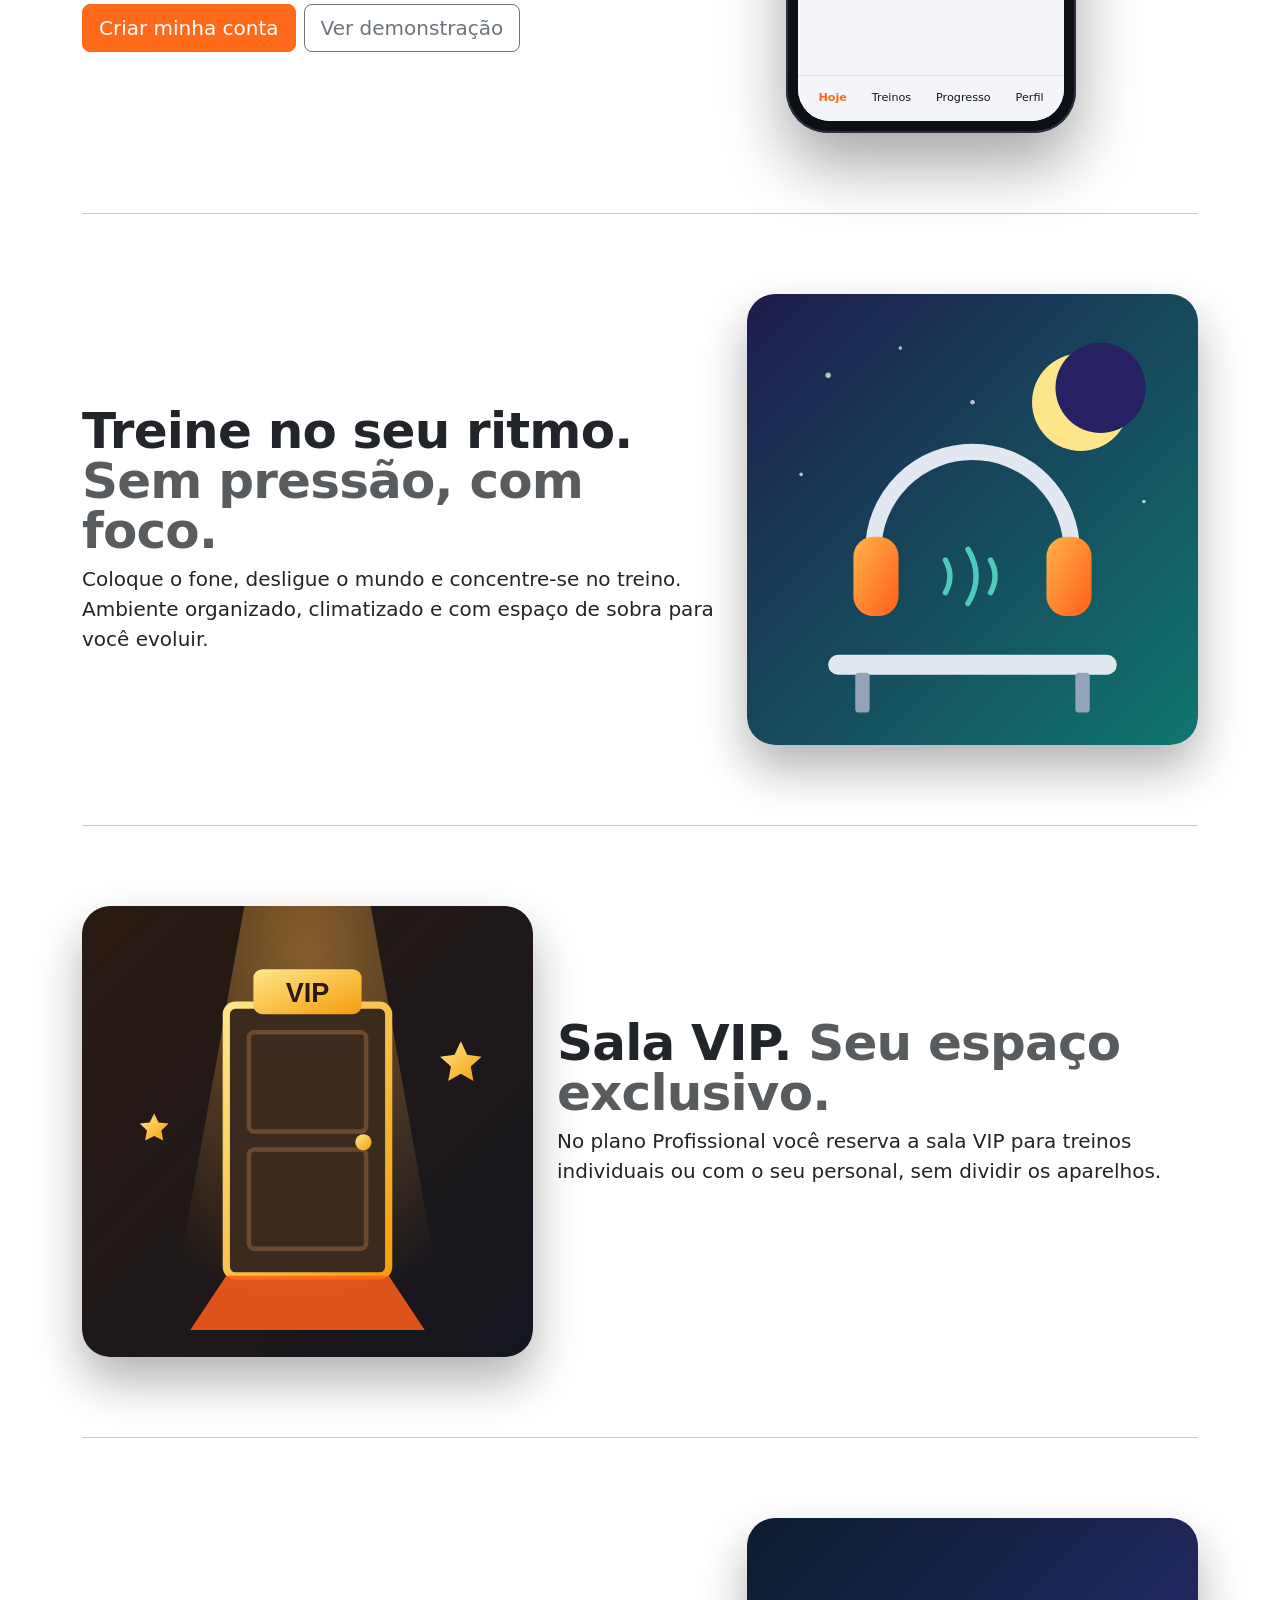
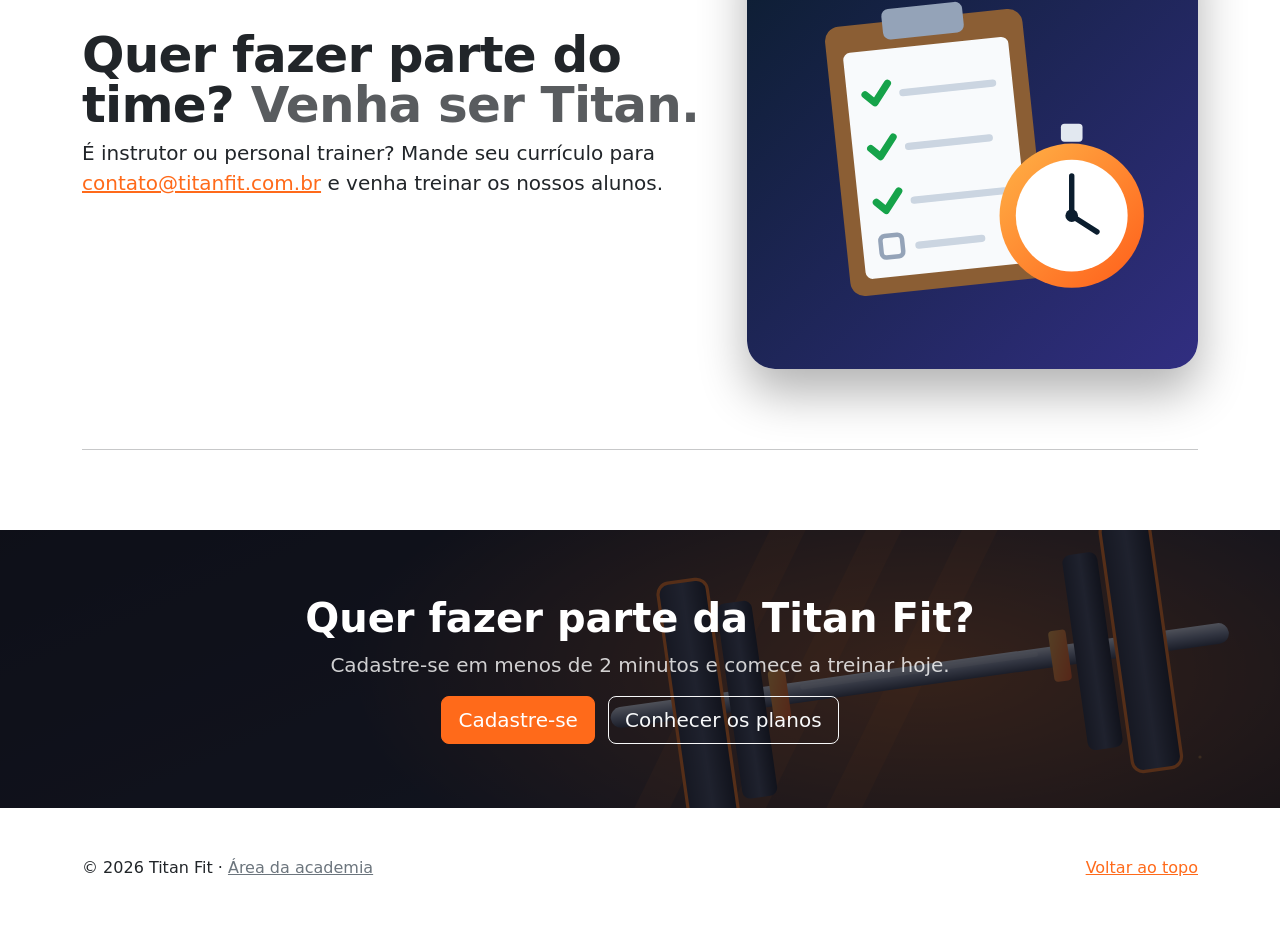
==== commit c607554a: "Separa site público, app de treino do aluno e área de gestão - Página inicial pública com "Quer faze" ====
--- a/index.html
+++ b/index.html
@@ -3,8 +3,8 @@
   <head>
     <meta charset="utf-8" />
     <meta name="viewport" content="width=device-width, initial-scale=1" />
-    <meta name="description" content="Sistema de gestão da Titan Fit: cadastro e listagem de alunos e instrutores." />
-    <title>Sistema de Gestão Academia</title>
+    <meta name="description" content="Titan Fit: academia com app de treino para os alunos." />
+    <title>Titan Fit | Academia e app de treino</title>
     <script src="./assets/js/color-modes.js"></script>
     <script>document.documentElement.classList.add("js")</script>
     <link href="./assets/dist/css/bootstrap.min.css" rel="stylesheet" />
@@ -12,7 +12,6 @@
     <link rel="icon" href="./assets/img/logo.svg" type="image/svg+xml" />
     <link href="./assets/style/carousel.css" rel="stylesheet" />
     <link href="./assets/style/style.css" rel="stylesheet" />
-
   </head>
   <body>
     <svg xmlns="http://www.w3.org/2000/svg" class="d-none">
@@ -110,59 +109,32 @@
         </li>
       </ul>
     </div>
+    
     <header data-bs-theme="dark">
       <nav class="navbar navbar-expand-md navbar-dark fixed-top bg-dark">
         <div class="container-fluid">
           <a class="navbar-brand d-flex align-items-center gap-2" href="index.html"><img src="./assets/img/logo.svg" alt="" width="34" height="34" class="logo-marca" />Titan <span class="text-laranja">Fit</span></a>
-          <button
-            class="navbar-toggler"
-            type="button"
-            data-bs-toggle="collapse"
-            data-bs-target="#navbarCollapse"
-            aria-controls="navbarCollapse"
-            aria-expanded="false"
-            aria-label="Abrir menu"
-          >
+          <button class="navbar-toggler" type="button" data-bs-toggle="collapse" data-bs-target="#navbarCollapse" aria-controls="navbarCollapse" aria-expanded="false" aria-label="Abrir menu">
             <span class="navbar-toggler-icon"></span>
           </button>
           <div class="collapse navbar-collapse" id="navbarCollapse">
             <ul class="navbar-nav me-auto mb-2 mb-md-0">
-              <li class="nav-item">
-                <a class="nav-link" href="index.html">Home</a>
-              </li>
-              <li class="nav-item">
-                <a class="nav-link" href="planos.html">Planos</a>
-              </li>
-             <!---Começo do menu dropdown-->
-              <li class="nav-item dropdown">
-          <a class="nav-link dropdown-toggle" href="#" role="button" data-bs-toggle="dropdown" aria-expanded="false">
-            Alunos
-          </a>
-          <ul class="dropdown-menu">
-            <li><a class="dropdown-item" href="Cadastro_alunos.html">Cadastro de Alunos</a></li>
-            <li><a class="dropdown-item" href="listar_alunos.html">Listar Alunos</a></li>
-          </ul>
-        </li>
-        <li class="nav-item dropdown">
-          <a class="nav-link dropdown-toggle" href="#" role="button" data-bs-toggle="dropdown" aria-expanded="false">
-            Instrutores
-          </a>
-          <ul class="dropdown-menu">
-            <li><a class="dropdown-item" href="Cadastro_Instrutores.html">Cadastro de Instrutores</a></li>
-            <li><a class="dropdown-item" href="listar_Instrutores.html">Lista de Instrutores</a></li>
-          </ul>
-        </li>
-
-        <!---Fim do menu dropdown-->
-        <form class="d-flex" role="search" id="form-busca">
-        <input class="form-control me-2" type="search" id="campo-busca" placeholder="Buscar aluno ou instrutor" aria-label="Buscar"/>
-        <button class="btn btn-outline-success" type="submit">Buscar</button>
-      </form>
+              <li class="nav-item"><a class="nav-link" href="index.html">Home</a></li>
+              <li class="nav-item"><a class="nav-link" href="planos.html">Planos</a></li>
+            </ul>
+            <div class="d-flex gap-2" data-visitante>
+              <a class="btn btn-outline-light" href="entrar.html">Entrar</a>
+              <a class="btn btn-primary" href="Cadastro_alunos.html">Cadastre-se</a>
+            </div>
+            <div class="d-none gap-2" data-logado>
+              <a class="btn btn-primary" href="app.html">Meu treino</a>
+            </div>
           </div>
         </div>
       </nav>
     </header>
     <main>
+
       <div id="myCarousel" class="carousel slide mb-6" data-bs-ride="carousel">
         <div class="carousel-indicators">
           <button
@@ -191,12 +163,13 @@
             <img src="./assets/img/slide-forca.svg" class="carousel-img" alt="Barra olímpica com anilhas" />
             <div class="container">
               <div class="carousel-caption text-start">
-                <h1>Titan Fit</h1>
+                <h1>Quer fazer parte da Titan Fit?</h1>
                 <p class="opacity-75">
-                  Força, disciplina e resultado. Aqui você treina com estrutura completa, profissionais de verdade e um ambiente que puxa o seu melhor.
+                  Cadastre-se e ganhe acesso ao app de treino: ficha pronta para o seu objetivo, timer de descanso e acompanhamento da sua evolução.
                 </p>
                 <p>
-                  <a class="btn btn-lg btn-primary btn-pulso" href="Cadastro_alunos.html">Matricule-se</a>
+                  <a class="btn btn-lg btn-primary btn-pulso" href="Cadastro_alunos.html">Cadastre-se</a>
+                  <a class="btn btn-lg btn-outline-light ms-2" href="entrar.html">Já sou aluno</a>
                 </p>
               </div>
             </div>
@@ -222,7 +195,7 @@
                   Musculação, calistenia, funcional, yoga e muito mais. Escolha o seu caminho e conte com a nossa equipe.
                 </p>
                 <p>
-                  <a class="btn btn-lg btn-primary" href="listar_Instrutores.html">Conheça os instrutores</a>
+                  <a class="btn btn-lg btn-primary" href="planos.html">Ver planos</a>
                 </p>
               </div>
             </div>
@@ -271,7 +244,7 @@
               Equipamentos completos e anilhas de sobra. Aqui ninguém espera na fila do supino.
             </p>
             <p>
-              <a class="btn btn-secondary" href="listar_Instrutores.html">Ver instrutores &raquo;</a>
+              <a class="btn btn-secondary" href="Cadastro_alunos.html">Começar agora &raquo;</a>
             </p>
           </div>
           <!-- /.col-lg-4 -->
@@ -288,22 +261,41 @@
           <!-- /.col-lg-4 -->
         </div>
         <!-- /.row -->
-        <!-- PAINEL -->
-        <hr class="featurette-divider" />
-        <section class="painel reveal" aria-labelledby="titulo-painel">
-          <div class="text-center mb-4">
-            <h2 id="titulo-painel" class="fw-bold">Painel da academia</h2>
-            <p class="text-body-secondary mb-0">Números atualizados a partir dos cadastros.</p>
-          </div>
-          <div class="row g-3 mb-4">
-            <div class="col-6 col-lg-3"><div class="cartao-numero"><span class="numero" data-contar="alunos">0</span><span class="rotulo">Alunos</span></div></div>
-            <div class="col-6 col-lg-3"><div class="cartao-numero"><span class="numero" data-contar="instrutores">0</span><span class="rotulo">Instrutores</span></div></div>
-            <div class="col-6 col-lg-3"><div class="cartao-numero"><span class="numero" data-contar="semInstrutor">0</span><span class="rotulo">Alunos sem instrutor</span></div></div>
-            <div class="col-6 col-lg-3"><div class="cartao-numero"><span class="numero" data-contar="receita" data-moeda="1">0</span><span class="rotulo">Receita mensal</span></div></div>
-          </div>
-          <div class="row g-3">
-            <div class="col-md-6"><div class="cartao-form h-100"><h3 class="h5 mb-3">Alunos por plano</h3><div id="grafico-planos"></div></div></div>
-            <div class="col-md-6"><div class="cartao-form h-100"><h3 class="h5 mb-3">Instrutores por turno</h3><div id="grafico-turnos"></div></div></div>
+        <!-- APP -->
+        <hr class="featurette-divider" />
+        <section class="row align-items-center g-4 g-lg-5 reveal" aria-labelledby="titulo-app">
+          <div class="col-lg-6">
+            <span class="badge rounded-pill text-bg-warning mb-3">App do aluno</span>
+            <h2 id="titulo-app" class="display-6 fw-bold">Seu treino no bolso.</h2>
+            <p class="lead">Ao se cadastrar você entra no app da Titan Fit, que funciona no celular e no computador.</p>
+            <ul class="lista-recursos">
+              <li><strong>Treino do dia</strong> montado para o seu objetivo e nível.</li>
+              <li><strong>Marque cada série</strong> e use o timer de descanso automático.</li>
+              <li><strong>Acompanhe sua evolução</strong>: sequência de dias, treinos por semana e peso.</li>
+              <li><strong>Seus dados são só seus</strong>: ficam guardados no seu aparelho.</li>
+            </ul>
+            <div class="d-flex flex-wrap gap-2 mt-4">
+              <a class="btn btn-lg btn-primary" href="Cadastro_alunos.html">Criar minha conta</a>
+              <a class="btn btn-lg btn-outline-secondary" href="entrar.html?demo=1">Ver demonstração</a>
+            </div>
+          </div>
+          <div class="col-lg-6">
+            <div class="celular mx-auto" aria-hidden="true">
+              <div class="celular-tela">
+                <div class="mini-topo"><span>Olá, Mariana 👋</span><span class="mini-chama">🔥 5</span></div>
+                <div class="mini-cartao destaque-mini">
+                  <small>Treino de hoje</small>
+                  <strong>Treino B · Costas e Bíceps</strong>
+                  <div class="mini-barra"><span style="width:60%"></span></div>
+                  <small>6 exercícios · ~50 min</small>
+                </div>
+                <div class="mini-cartao"><span class="mini-check feito">✓</span>Puxada frontal <em>4 × 10</em></div>
+                <div class="mini-cartao"><span class="mini-check feito">✓</span>Remada curvada <em>4 × 10</em></div>
+                <div class="mini-cartao"><span class="mini-check">2/4</span>Remada baixa <em>4 × 12</em></div>
+                <div class="mini-timer"><span>Descanso</span><strong>0:45</strong></div>
+                <div class="mini-nav"><span class="ativo">Hoje</span><span>Treinos</span><span>Progresso</span><span>Perfil</span></div>
+              </div>
+            </div>
           </div>
         </section>
         <!-- START THE FEATURETTES -->
@@ -345,7 +337,7 @@
               <span class="text-body-secondary">Venha ser Titan.</span>
             </h2>
             <p class="lead">
-              É instrutor ou personal trainer? Faça seu cadastro em <a href="Cadastro_Instrutores.html">Cadastro de Instrutores</a> e venha treinar os nossos alunos.
+              É instrutor ou personal trainer? Mande seu currículo para <a href="mailto:contato@titanfit.com.br">contato@titanfit.com.br</a> e venha treinar os nossos alunos.
             </p>
           </div>
           <div class="col-md-5">
@@ -356,12 +348,20 @@
         <!-- /END THE FEATURETTES -->
       </div>
       <!-- /.container -->
+      <section class="faixa-cta reveal">
+        <div class="container text-center">
+          <h2 class="display-6 fw-bold">Quer fazer parte da Titan Fit?</h2>
+          <p class="lead">Cadastre-se em menos de 2 minutos e comece a treinar hoje.</p>
+          <a class="btn btn-lg btn-primary btn-pulso" href="Cadastro_alunos.html">Cadastre-se</a>
+          <a class="btn btn-lg btn-outline-light ms-2" href="planos.html">Conhecer os planos</a>
+        </div>
+      </section>
+      
+      
       <!-- FOOTER -->
       <footer class="container">
         <p class="float-end"><a href="#">Voltar ao topo</a></p>
-        <p>
-          &copy; 2026 Titan Fit
-        </p>
+        <p>&copy; 2026 Titan Fit &middot; <a href="gestao.html" class="link-secondary">Área da academia</a></p>
       </footer>
     </main>
     <script src="./assets/dist/js/bootstrap.bundle.min.js"></script>
--- a/assets/style/style.css
+++ b/assets/style/style.css
@@ -294,3 +294,174 @@
     background: linear-gradient(90deg, rgba(13, 15, 23, .95) 40%, rgba(13, 15, 23, .55));
   }
 }
+
+/* =========================================================
+   Página inicial: app do aluno e chamada para cadastro
+   ========================================================= */
+.lista-recursos { list-style: none; padding: 0; }
+.lista-recursos li { position: relative; padding: .45rem 0 .45rem 2rem; }
+.lista-recursos li::before {
+  content: "✓"; position: absolute; left: 0; top: .45rem;
+  width: 1.4rem; height: 1.4rem; border-radius: 50%;
+  display: grid; place-items: center; font-size: .8rem; font-weight: 800;
+  color: #fff; background: var(--tf-gradiente);
+}
+.celular {
+  width: 290px; padding: 12px; border-radius: 42px;
+  background: #0d0f17; box-shadow: 0 2rem 4rem rgba(0, 0, 0, .35), inset 0 0 0 2px #2b2f3d;
+  animation: flutuar 6s ease-in-out infinite;
+}
+.celular-tela {
+  position: relative; height: 560px; overflow: hidden; border-radius: 32px;
+  padding: 1.25rem 1rem 4.5rem; background: #f4f5f8; color: #14161f; font-size: .85rem;
+}
+[data-bs-theme="dark"] .celular-tela { background: #1b1f2e; color: #e9edf5; }
+.mini-topo { display: flex; justify-content: space-between; font-weight: 700; margin-bottom: 1rem; }
+.mini-chama { background: rgba(255, 106, 26, .15); color: var(--tf-laranja); padding: 0 .5rem; border-radius: 1rem; }
+.mini-cartao {
+  display: flex; align-items: center; gap: .6rem; margin-bottom: .55rem; padding: .7rem .8rem;
+  border-radius: 1rem; background: rgba(127, 127, 127, .12);
+}
+.mini-cartao em { margin-left: auto; font-style: normal; opacity: .6; font-size: .75rem; }
+.destaque-mini { flex-direction: column; align-items: flex-start; gap: .2rem; color: #fff; background: linear-gradient(135deg, #1b1f2e, #3a1d0e); }
+.mini-barra { width: 100%; height: 6px; border-radius: 6px; background: rgba(255, 255, 255, .2); overflow: hidden; margin: .3rem 0; }
+.mini-barra span { display: block; height: 100%; background: var(--tf-gradiente); animation: encher 2.5s ease-in-out infinite alternate; }
+.mini-check { width: 1.8rem; height: 1.8rem; border-radius: 50%; display: grid; place-items: center; font-size: .7rem; font-weight: 700; border: 2px solid var(--tf-laranja); color: var(--tf-laranja); }
+.mini-check.feito { background: var(--tf-laranja); color: #fff; }
+.mini-timer {
+  display: flex; justify-content: space-between; align-items: center; margin-top: .8rem;
+  padding: .8rem 1rem; border-radius: 1rem; color: #fff; background: var(--tf-gradiente);
+  animation: pulso 2.4s ease-in-out infinite;
+}
+.mini-timer strong { font-size: 1.3rem; }
+.mini-nav {
+  position: absolute; left: 0; right: 0; bottom: 0; display: flex; justify-content: space-around;
+  padding: .9rem .5rem; font-size: .7rem; background: inherit; border-top: 1px solid rgba(127, 127, 127, .2);
+}
+.mini-nav .ativo { color: var(--tf-laranja); font-weight: 700; }
+.faixa-cta {
+  margin: 4rem 0 3rem; padding: 4rem 0; color: #fff;
+  background: #0d0f17 url("../img/slide-forca.svg") center / cover no-repeat;
+  position: relative; overflow: hidden;
+}
+.faixa-cta::before { content: ""; position: absolute; inset: 0; background: rgba(13, 15, 23, .7); }
+.faixa-cta .container { position: relative; }
+.faixa-cta p { color: rgba(255, 255, 255, .8); }
+.atalho {
+  display: block; height: 100%; padding: 1.25rem; border-radius: 1rem; text-decoration: none;
+  color: inherit; background: var(--bs-body-bg); border: 1px solid var(--bs-border-color-translucent);
+  transition: transform .25s ease, border-color .25s ease;
+}
+.atalho:hover { transform: translateY(-4px); border-color: var(--tf-laranja); color: inherit; }
+.atalho strong { display: block; color: var(--tf-laranja); }
+.atalho span { font-size: .9rem; color: var(--bs-secondary-color); }
+.tremer { animation: tremer .4s ease; }
+
+/* =========================================================
+   App do aluno
+   ========================================================= */
+.app-corpo { padding: 0 0 calc(5.5rem + env(safe-area-inset-bottom)); background: var(--bs-tertiary-bg); min-height: 100vh; }
+.app-largura { width: 100%; max-width: 560px; margin: 0 auto; padding-left: 1rem; padding-right: 1rem; }
+.app-topo { position: sticky; top: 0; z-index: 1030; padding: .75rem 0; background: #14161f; box-shadow: 0 .25rem 1rem rgba(0, 0, 0, .25); }
+.app-chama { padding: .2rem .7rem; border-radius: 2rem; font-weight: 700; color: var(--tf-laranja-claro); background: rgba(255, 106, 26, .15); }
+.app-conteudo { padding-top: 1.5rem; }
+.app-tela.entrando { animation: subir .35s ease both; }
+.app-nav {
+  position: fixed; left: 0; right: 0; bottom: 0; z-index: 1030;
+  padding-bottom: env(safe-area-inset-bottom);
+  background: var(--bs-body-bg); border-top: 1px solid var(--bs-border-color);
+  box-shadow: 0 -.25rem 1rem rgba(0, 0, 0, .08);
+}
+.app-nav button {
+  flex: 1; display: flex; flex-direction: column; align-items: center; gap: .1rem;
+  padding: .55rem 0 .65rem; border: 0; background: none; font-size: .75rem; color: var(--bs-secondary-color);
+  transition: color .2s ease, transform .2s ease;
+}
+.app-nav button span { font-size: 1.3rem; filter: grayscale(1); opacity: .7; transition: filter .2s, opacity .2s, transform .2s; }
+.app-nav button.ativo { color: var(--tf-laranja); font-weight: 700; }
+.app-nav button.ativo span { filter: none; opacity: 1; transform: translateY(-2px) scale(1.1); }
+.app-corpo .bd-mode-toggle { bottom: 4.5rem !important; }
+.cartao-treino-dia {
+  padding: 1.5rem; border-radius: 1.5rem; color: #fff;
+  background: linear-gradient(135deg, rgba(13, 15, 23, .55), rgba(255, 106, 26, .25)), #14161f url("../img/slide-forca.svg") 70% center / cover;
+  box-shadow: 0 1rem 2rem rgba(255, 106, 26, .25);
+}
+.cartao-treino-dia .btn-light { color: var(--tf-laranja-escuro); }
+.mini-stat {
+  display: flex; flex-direction: column; align-items: center; padding: .9rem .25rem; border-radius: 1rem;
+  background: var(--bs-body-bg); box-shadow: 0 .5rem 1.25rem rgba(0, 0, 0, .05); text-align: center;
+}
+.mini-stat strong { font-size: 1.5rem; color: var(--tf-laranja); }
+.mini-stat span { font-size: .75rem; color: var(--bs-secondary-color); }
+.semana { display: flex; justify-content: space-between; gap: .3rem; }
+.dia { flex: 1; display: flex; flex-direction: column; align-items: center; gap: .3rem; font-size: .8rem; color: var(--bs-secondary-color); }
+.dia i {
+  width: 2.3rem; height: 2.3rem; border-radius: 50%; display: grid; place-items: center; font-style: normal;
+  background: var(--bs-body-bg); border: 2px solid var(--bs-border-color); color: #fff; font-weight: 800;
+}
+.dia.feito i { background: var(--tf-gradiente); border-color: transparent; animation: estourar .5s cubic-bezier(.2, .8, .2, 1.4) both; }
+.dia.hoje span { color: var(--tf-laranja); font-weight: 800; }
+.dia.hoje i { border-color: var(--tf-laranja); }
+.letra-ficha {
+  display: inline-grid; place-items: center; width: 1.8rem; height: 1.8rem; margin-right: .6rem;
+  border-radius: .5rem; font-weight: 800; color: #fff; background: var(--tf-gradiente);
+}
+.barra-laranja { background: var(--tf-gradiente); transition: width .4s ease; }
+.cartao-exercicio {
+  margin-bottom: .8rem; padding: 1rem; border-radius: 1rem; background: var(--bs-body-bg);
+  border: 2px solid transparent; box-shadow: 0 .5rem 1.25rem rgba(0, 0, 0, .05);
+  animation: subir .4s ease both; transition: border-color .3s ease, opacity .3s ease;
+}
+.cartao-exercicio.concluido { border-color: rgba(25, 135, 84, .5); opacity: .75; }
+.cartao-exercicio.concluido strong::after { content: " ✓"; color: #198754; }
+.series { display: flex; flex-wrap: wrap; gap: .5rem; }
+.serie {
+  width: 2.75rem; height: 2.75rem; border-radius: 50%; font-weight: 700;
+  border: 2px solid var(--tf-laranja); color: var(--tf-laranja); background: transparent;
+  transition: transform .15s ease, background-color .2s ease;
+}
+.serie:hover { transform: scale(1.08); }
+.serie:active { transform: scale(.92); }
+.serie.feita { background: var(--tf-gradiente); border-color: transparent; color: #fff; animation: estourar .35s ease; }
+.descanso, .comemoracao {
+  position: fixed; inset: 0; z-index: 2000; display: grid; place-items: center; padding: 1rem;
+  background: rgba(13, 15, 23, .88); backdrop-filter: blur(4px); color: #fff; animation: aparecer .25s ease;
+}
+.descanso.d-none, .comemoracao.d-none { display: none !important; }
+.descanso-caixa, .comemoracao-caixa { text-align: center; max-width: 340px; animation: deslizar .4s cubic-bezier(.2, .8, .2, 1.2) both; }
+.anel { position: relative; width: 210px; height: 210px; margin: 0 auto; }
+.anel svg { width: 100%; height: 100%; transform: rotate(-90deg); }
+.anel circle { fill: none; stroke-width: 9; }
+.anel-fundo { stroke: rgba(255, 255, 255, .15); }
+.anel-valor { stroke: var(--tf-laranja); stroke-linecap: round; transition: stroke-dashoffset .2s linear; }
+.anel strong { position: absolute; inset: 0; display: grid; place-items: center; font-size: 3rem; font-variant-numeric: tabular-nums; }
+.trofeu { font-size: 4.5rem; animation: estourar .6s cubic-bezier(.2, .8, .2, 1.5) both, flutuar 3s ease-in-out .6s infinite; }
+.confete { position: absolute; inset: 0; overflow: hidden; pointer-events: none; }
+.confete i { position: absolute; top: -20px; width: 9px; height: 14px; border-radius: 2px; animation: cair linear forwards; }
+.grafico-semanas { display: flex; align-items: flex-end; gap: .5rem; height: 170px; }
+.coluna-semana { flex: 1; height: 100%; display: flex; flex-direction: column; align-items: center; justify-content: flex-end; gap: .25rem; font-size: .7rem; color: var(--bs-secondary-color); }
+.barra-semana {
+  width: 100%; max-width: 34px; height: var(--altura); min-height: 4px; border-radius: .5rem .5rem .2rem .2rem;
+  background: rgba(255, 106, 26, .35); transform-origin: bottom; animation: crescer .7s cubic-bezier(.2, .8, .2, 1) both;
+}
+.barra-semana.atual { background: var(--tf-gradiente); }
+.grafico-linha { width: 100%; height: auto; color: var(--bs-body-color); }
+.linha-peso { stroke-dasharray: 1000; stroke-dashoffset: 1000; animation: desenhar 1.5s ease forwards; }
+.avatar {
+  width: 3.5rem; height: 3.5rem; border-radius: 50%; display: grid; place-items: center; flex-shrink: 0;
+  font-weight: 800; font-size: 1.2rem; color: #fff; background: var(--tf-gradiente);
+}
+.nav-pills .nav-link.active { background: var(--tf-laranja); }
+.nav-pills .nav-link { color: var(--tf-laranja); }
+
+@keyframes flutuar { 50% { transform: translateY(-12px); } }
+@keyframes encher { from { width: 35%; } to { width: 80%; } }
+@keyframes estourar { from { transform: scale(.4); } 70% { transform: scale(1.15); } to { transform: scale(1); } }
+@keyframes aparecer { from { opacity: 0; } }
+@keyframes cair { to { transform: translateY(110vh) rotate(var(--giro)); } }
+@keyframes crescer { from { transform: scaleY(0); } }
+@keyframes desenhar { to { stroke-dashoffset: 0; } }
+@media (prefers-reduced-motion: reduce) {
+  .linha-peso { stroke-dasharray: none; stroke-dashoffset: 0; }
+}
+.app-corpo.executando .bd-mode-toggle { display: none !important; }
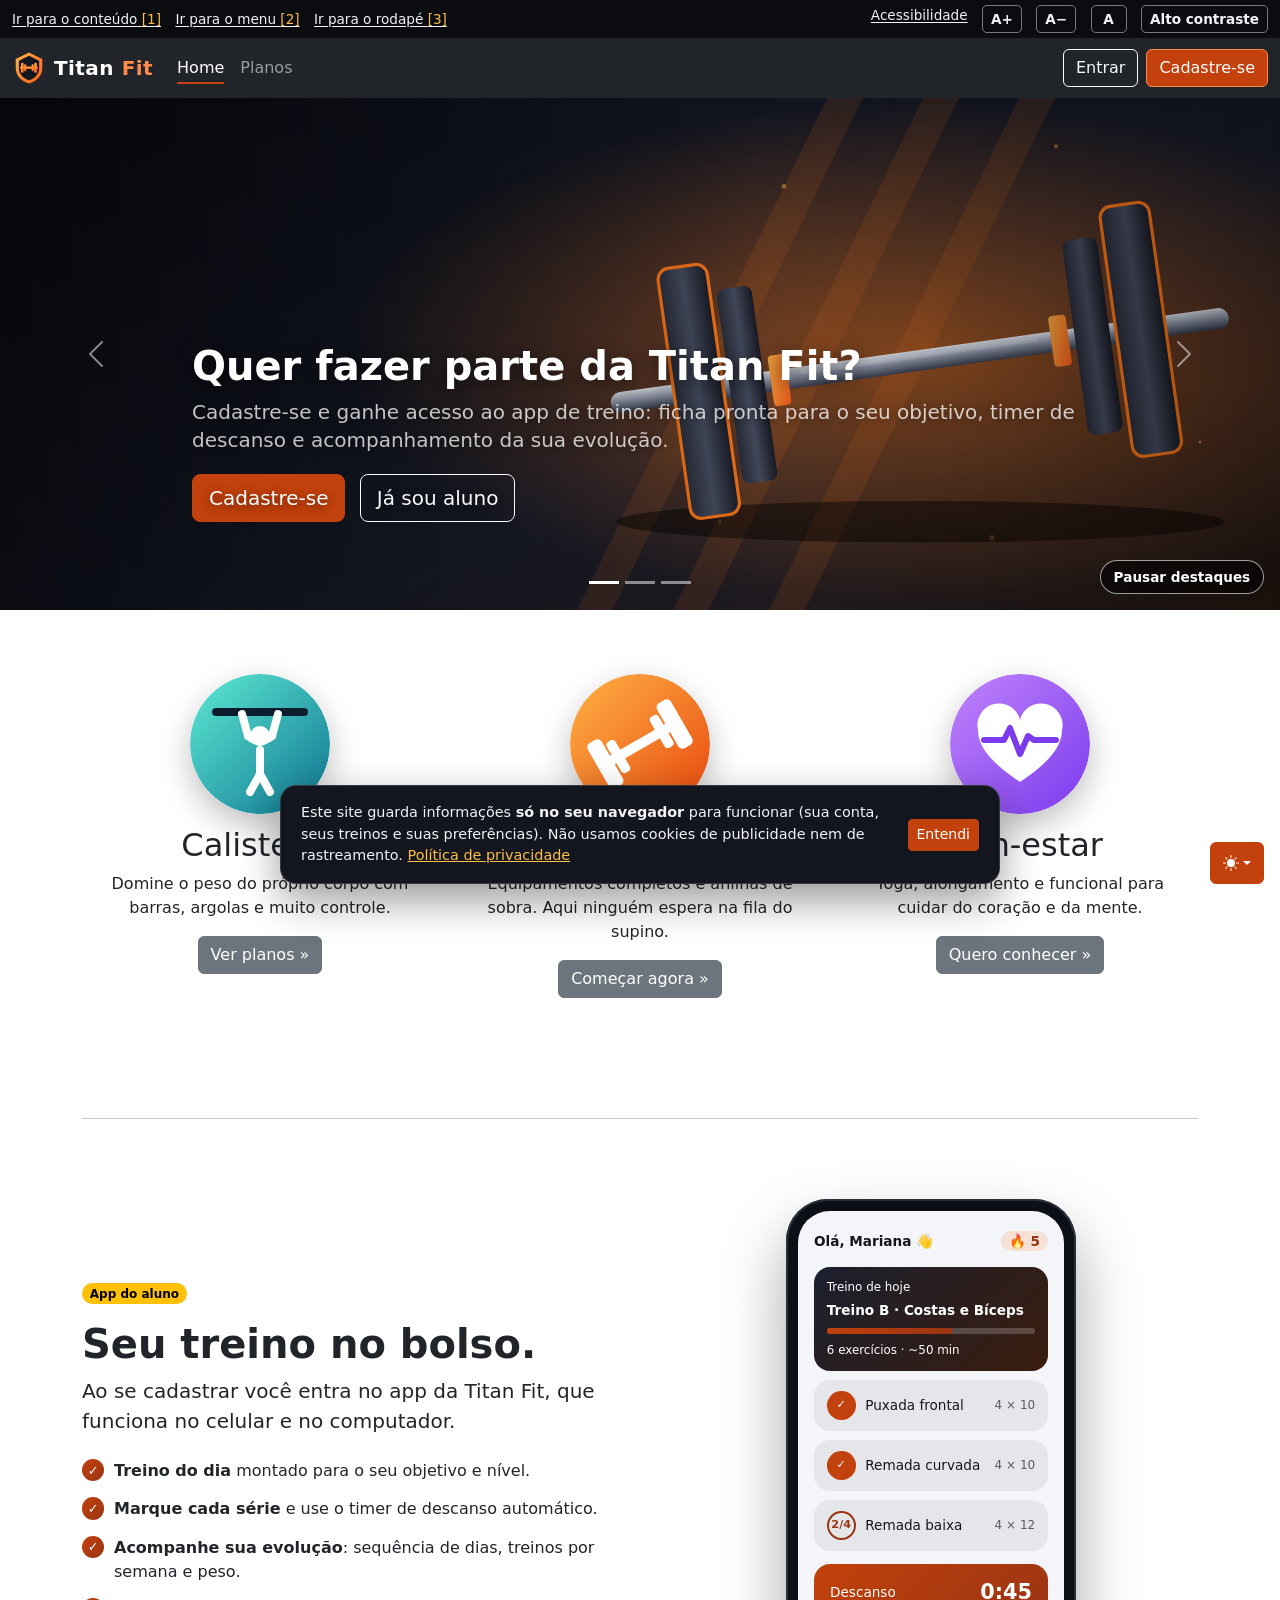
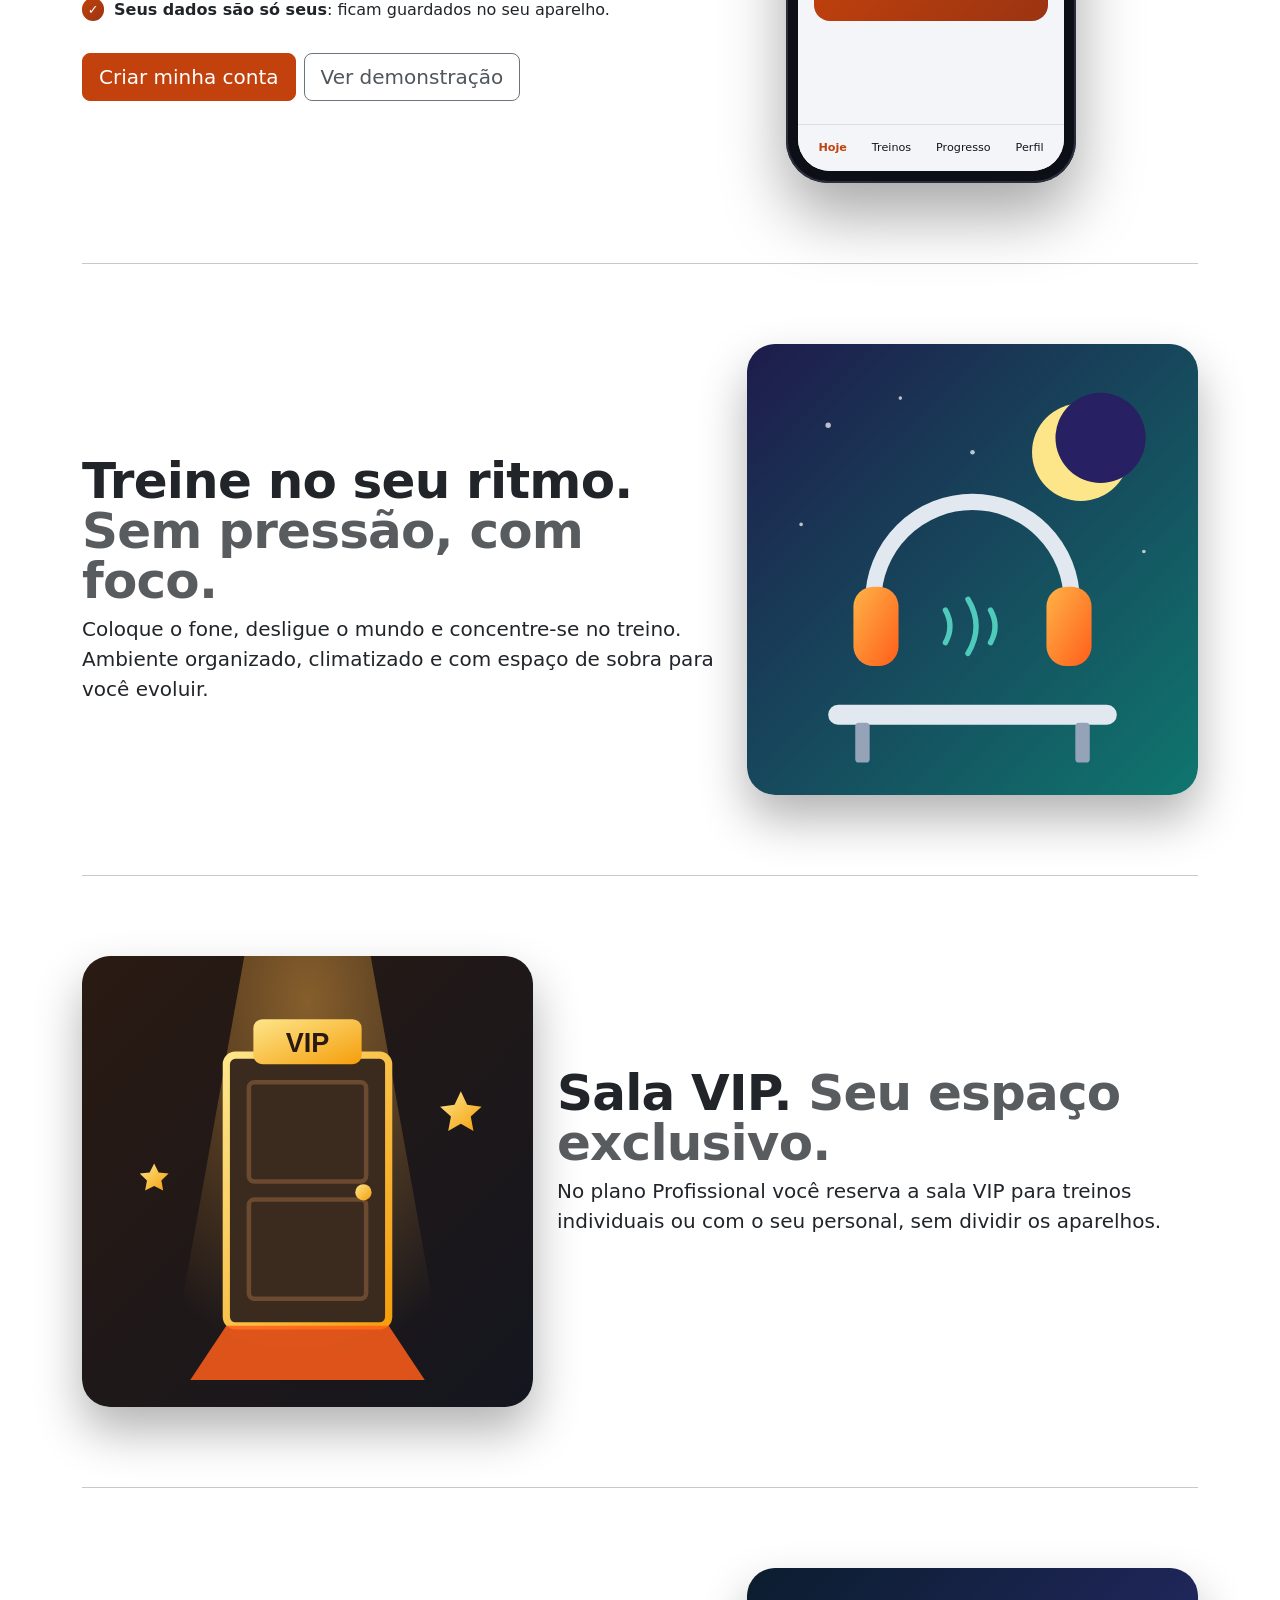
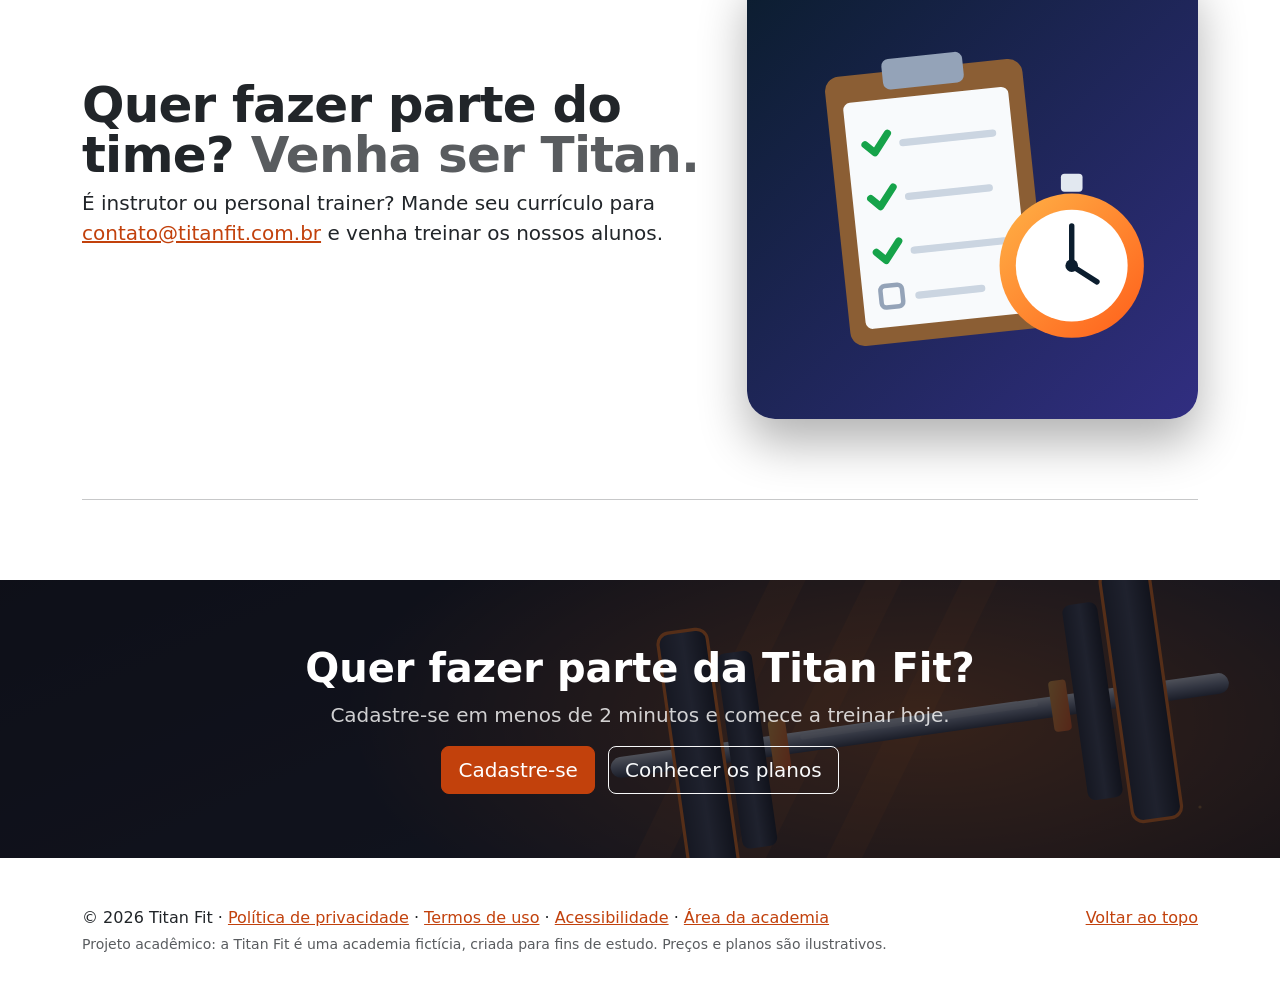
==== commit 70c79937: "Acessibilidade (WCAG 2.2 AA, eMAG, LBI) e adequação à LGPD Acessibilidade - Barra de acessibilidade " ====
--- a/index.html
+++ b/index.html
@@ -5,15 +5,31 @@
     <meta name="viewport" content="width=device-width, initial-scale=1" />
     <meta name="description" content="Titan Fit: academia com app de treino para os alunos." />
     <title>Titan Fit | Academia e app de treino</title>
-    <script src="./assets/js/color-modes.js"></script>
-    <script>document.documentElement.classList.add("js")</script>
+    <script src="./assets/js/color-modes.js?v=20261124b"></script>
+    <script>document.documentElement.classList.add("js");try{var f=+localStorage.getItem("academia_fonte")||0;if(f)document.documentElement.style.fontSize=(100+f*12.5)+"%";if(localStorage.getItem("academia_alto_contraste")==="1")document.documentElement.classList.add("alto-contraste")}catch(e){}</script>
     <link href="./assets/dist/css/bootstrap.min.css" rel="stylesheet" />
     <meta name="theme-color" content="#ff6a1a" />
     <link rel="icon" href="./assets/img/logo.svg" type="image/svg+xml" />
-    <link href="./assets/style/carousel.css" rel="stylesheet" />
-    <link href="./assets/style/style.css" rel="stylesheet" />
+    <link href="./assets/style/carousel.css?v=20261124b" rel="stylesheet" />
+    <link href="./assets/style/style.css?v=20261124b" rel="stylesheet" />
   </head>
   <body>
+    <div class="barra-acessibilidade" role="region" aria-label="Recursos de acessibilidade">
+      <div class="container-fluid d-flex flex-wrap justify-content-between align-items-center gap-1">
+        <ul class="atalhos">
+          <li><a href="#conteudo" accesskey="1">Ir para o conteúdo <span aria-hidden="true">[1]</span></a></li>
+          <li><a href="#menu-principal" accesskey="2">Ir para o menu <span aria-hidden="true">[2]</span></a></li>
+          <li><a href="#rodape" accesskey="3">Ir para o rodapé <span aria-hidden="true">[3]</span></a></li>
+        </ul>
+        <ul class="ajustes">
+          <li><a href="acessibilidade.html">Acessibilidade</a></li>
+          <li><button type="button" data-fonte="1">A+<span class="visually-hidden"> (aumentar o texto)</span></button></li>
+          <li><button type="button" data-fonte="-1">A&minus;<span class="visually-hidden"> (diminuir o texto)</span></button></li>
+          <li><button type="button" data-fonte="0">A<span class="visually-hidden"> (tamanho padrão do texto)</span></button></li>
+          <li><button type="button" data-alto-contraste aria-pressed="false">Alto contraste</button></li>
+        </ul>
+      </div>
+    </div>
     <svg xmlns="http://www.w3.org/2000/svg" class="d-none">
       <symbol id="check2" viewBox="0 0 16 16">
         <path
@@ -111,7 +127,7 @@
     </div>
     
     <header data-bs-theme="dark">
-      <nav class="navbar navbar-expand-md navbar-dark fixed-top bg-dark">
+      <nav id="menu-principal" aria-label="Menu principal" class="navbar navbar-expand-md navbar-dark sticky-top bg-dark">
         <div class="container-fluid">
           <a class="navbar-brand d-flex align-items-center gap-2" href="index.html"><img src="./assets/img/logo.svg" alt="" width="34" height="34" class="logo-marca" />Titan <span class="text-laranja">Fit</span></a>
           <button class="navbar-toggler" type="button" data-bs-toggle="collapse" data-bs-target="#navbarCollapse" aria-controls="navbarCollapse" aria-expanded="false" aria-label="Abrir menu">
@@ -133,9 +149,10 @@
         </div>
       </nav>
     </header>
-    <main>
+    <main id="conteudo" tabindex="-1">
 
-      <div id="myCarousel" class="carousel slide mb-6" data-bs-ride="carousel">
+      <div id="myCarousel" class="carousel slide mb-6" data-bs-ride="carousel" data-bs-interval="7000" role="region" aria-roledescription="carrossel" aria-label="Destaques da Titan Fit">
+        <button type="button" class="carousel-pausa" id="carousel-pausa" aria-pressed="false">Pausar destaques</button>
         <div class="carousel-indicators">
           <button
             type="button"
@@ -143,19 +160,19 @@
             data-bs-slide-to="0"
             class="active"
             aria-current="true"
-            aria-label="Slide 1"
+            aria-label="Destaque 1"
           ></button>
           <button
             type="button"
             data-bs-target="#myCarousel"
             data-bs-slide-to="1"
-            aria-label="Slide 2"
+            aria-label="Destaque 2"
           ></button>
           <button
             type="button"
             data-bs-target="#myCarousel"
             data-bs-slide-to="2"
-            aria-label="Slide 3"
+            aria-label="Destaque 3"
           ></button>
         </div>
         <div class="carousel-inner">
@@ -178,7 +195,7 @@
             <img src="./assets/img/slide-yoga.svg" class="carousel-img" alt="Pôr do sol sobre montanhas com uma flor de lótus" />
             <div class="container">
               <div class="carousel-caption">
-                <h1>Corpo forte, mente leve.</h1>
+                <h2 class="h1">Corpo forte, mente leve.</h2>
                 <p>
                   Aulas de yoga e alongamento para equilibrar o treino pesado, recuperar o corpo e renovar a energia.
                 </p>
@@ -190,7 +207,7 @@
             <img src="./assets/img/slide-modalidades.svg" class="carousel-img" alt="Kettlebell, halter e argolas de ginástica" />
             <div class="container">
               <div class="carousel-caption text-end">
-                <h1>Temos diversas modalidades.</h1>
+                <h2 class="h1">Temos diversas modalidades.</h2>
                 <p>
                   Musculação, calistenia, funcional, yoga e muito mais. Escolha o seu caminho e conte com a nossa equipe.
                 </p>
@@ -359,12 +376,13 @@
       
       
       <!-- FOOTER -->
-      <footer class="container">
-        <p class="float-end"><a href="#">Voltar ao topo</a></p>
-        <p>&copy; 2026 Titan Fit &middot; <a href="gestao.html" class="link-secondary">Área da academia</a></p>
+      <footer class="container rodape" id="rodape">
+        <p class="float-end"><a href="#conteudo">Voltar ao topo</a></p>
+        <p class="mb-1">&copy; 2026 Titan Fit &middot; <a href="privacidade.html">Política de privacidade</a> &middot; <a href="termos.html">Termos de uso</a> &middot; <a href="acessibilidade.html">Acessibilidade</a> &middot; <a href="gestao.html">Área da academia</a></p>
+        <p class="small text-body-secondary mb-0">Projeto acadêmico: a Titan Fit é uma academia fictícia, criada para fins de estudo. Preços e planos são ilustrativos.</p>
       </footer>
     </main>
     <script src="./assets/dist/js/bootstrap.bundle.min.js"></script>
-    <script src="./assets/js/app.js"></script>
+    <script src="./assets/js/app.js?v=20261124b"></script>
   </body>
 </html>
--- a/assets/style/style.css
+++ b/assets/style/style.css
@@ -74,24 +74,27 @@
    Titan Fit — identidade visual e animações
    ========================================================= */
 :root {
-  --tf-laranja: #ff6a1a;
-  --tf-laranja-claro: #ffb347;
-  --tf-laranja-escuro: #e0520a;
-  --tf-gradiente: linear-gradient(135deg, var(--tf-laranja-claro), var(--tf-laranja));
-}
-
-.text-laranja { color: var(--tf-laranja) !important; }
+  /* Cores com contraste AA (mín. 4,5:1 com texto branco ou sobre fundo branco) */
+  --tf-laranja: #c2410c;
+  --tf-laranja-claro: #ea580c;
+  --tf-laranja-escuro: #9a3412;
+  --tf-laranja-vivo: #ff6a1a; /* só decoração (bordas, ilustrações) */
+  --tf-texto: #c2410c;
+  --tf-gradiente: linear-gradient(135deg, #c2410c, #9a3412);
+}
+
+.text-laranja { color: var(--tf-texto) !important; }
 
 /* Botão principal na cor da marca */
 .btn-primary {
   --bs-btn-bg: var(--tf-laranja);
-  --bs-btn-border-color: var(--tf-laranja);
+  --bs-btn-border-color: var(--tf-texto);
   --bs-btn-hover-bg: var(--tf-laranja-escuro);
   --bs-btn-hover-border-color: var(--tf-laranja-escuro);
   --bs-btn-active-bg: #c44709;
   --bs-btn-active-border-color: #c44709;
   --bs-btn-disabled-bg: var(--tf-laranja);
-  --bs-btn-disabled-border-color: var(--tf-laranja);
+  --bs-btn-disabled-border-color: var(--tf-texto);
   --bs-btn-focus-shadow-rgb: 255, 106, 26;
   transition: transform .2s ease, box-shadow .2s ease, background-color .2s ease;
 }
@@ -110,8 +113,8 @@
   border-color: var(--tf-laranja-claro);
   box-shadow: 0 0 0 .25rem rgba(255, 106, 26, .2);
 }
-.dropdown-item.active, .dropdown-item:active { background-color: var(--tf-laranja); }
-a { color: var(--tf-laranja); }
+.dropdown-item.active, .dropdown-item:active { background-color: var(--tf-texto); }
+a { color: var(--tf-texto); }
 a:hover { color: var(--tf-laranja-escuro); }
 
 /* Menu */
@@ -202,10 +205,10 @@
 
 /* Botão contornado na cor da marca */
 .btn-outline-primary {
-  --bs-btn-color: var(--tf-laranja);
-  --bs-btn-border-color: var(--tf-laranja);
+  --bs-btn-color: var(--tf-texto);
+  --bs-btn-border-color: var(--tf-texto);
   --bs-btn-hover-bg: var(--tf-laranja);
-  --bs-btn-hover-border-color: var(--tf-laranja);
+  --bs-btn-hover-border-color: var(--tf-texto);
   --bs-btn-hover-color: #fff;
   --bs-btn-active-bg: var(--tf-laranja-escuro);
   --bs-btn-active-border-color: var(--tf-laranja-escuro);
@@ -256,7 +259,7 @@
 .preco .periodo { font-size: 1rem; font-weight: 500; color: var(--bs-secondary-color); }
 .lista-plano { list-style: none; padding: 0; margin: 0 0 1.5rem; }
 .lista-plano li { padding: .4rem 0; border-bottom: 1px dashed var(--bs-border-color); }
-.lista-plano .check { color: var(--tf-laranja); font-weight: 800; margin-right: .5rem; }
+.lista-plano .check { color: var(--tf-texto); font-weight: 800; margin-right: .5rem; }
 
 /* Aparecer ao rolar a página (só quando o JavaScript está ativo) */
 .js .reveal { opacity: 0; transform: translateY(40px); transition: opacity .8s ease, transform .8s ease; }
@@ -317,7 +320,7 @@
 }
 [data-bs-theme="dark"] .celular-tela { background: #1b1f2e; color: #e9edf5; }
 .mini-topo { display: flex; justify-content: space-between; font-weight: 700; margin-bottom: 1rem; }
-.mini-chama { background: rgba(255, 106, 26, .15); color: var(--tf-laranja); padding: 0 .5rem; border-radius: 1rem; }
+.mini-chama { background: rgba(255, 106, 26, .15); color: var(--tf-texto); padding: 0 .5rem; border-radius: 1rem; }
 .mini-cartao {
   display: flex; align-items: center; gap: .6rem; margin-bottom: .55rem; padding: .7rem .8rem;
   border-radius: 1rem; background: rgba(127, 127, 127, .12);
@@ -326,7 +329,7 @@
 .destaque-mini { flex-direction: column; align-items: flex-start; gap: .2rem; color: #fff; background: linear-gradient(135deg, #1b1f2e, #3a1d0e); }
 .mini-barra { width: 100%; height: 6px; border-radius: 6px; background: rgba(255, 255, 255, .2); overflow: hidden; margin: .3rem 0; }
 .mini-barra span { display: block; height: 100%; background: var(--tf-gradiente); animation: encher 2.5s ease-in-out infinite alternate; }
-.mini-check { width: 1.8rem; height: 1.8rem; border-radius: 50%; display: grid; place-items: center; font-size: .7rem; font-weight: 700; border: 2px solid var(--tf-laranja); color: var(--tf-laranja); }
+.mini-check { width: 1.8rem; height: 1.8rem; border-radius: 50%; display: grid; place-items: center; font-size: .7rem; font-weight: 700; border: 2px solid var(--tf-laranja); color: var(--tf-texto); }
 .mini-check.feito { background: var(--tf-laranja); color: #fff; }
 .mini-timer {
   display: flex; justify-content: space-between; align-items: center; margin-top: .8rem;
@@ -338,7 +341,7 @@
   position: absolute; left: 0; right: 0; bottom: 0; display: flex; justify-content: space-around;
   padding: .9rem .5rem; font-size: .7rem; background: inherit; border-top: 1px solid rgba(127, 127, 127, .2);
 }
-.mini-nav .ativo { color: var(--tf-laranja); font-weight: 700; }
+.mini-nav .ativo { color: var(--tf-texto); font-weight: 700; }
 .faixa-cta {
   margin: 4rem 0 3rem; padding: 4rem 0; color: #fff;
   background: #0d0f17 url("../img/slide-forca.svg") center / cover no-repeat;
@@ -352,8 +355,8 @@
   color: inherit; background: var(--bs-body-bg); border: 1px solid var(--bs-border-color-translucent);
   transition: transform .25s ease, border-color .25s ease;
 }
-.atalho:hover { transform: translateY(-4px); border-color: var(--tf-laranja); color: inherit; }
-.atalho strong { display: block; color: var(--tf-laranja); }
+.atalho:hover { transform: translateY(-4px); border-color: var(--tf-texto); color: inherit; }
+.atalho strong { display: block; color: var(--tf-texto); }
 .atalho span { font-size: .9rem; color: var(--bs-secondary-color); }
 .tremer { animation: tremer .4s ease; }
 
@@ -378,7 +381,7 @@
   transition: color .2s ease, transform .2s ease;
 }
 .app-nav button span { font-size: 1.3rem; filter: grayscale(1); opacity: .7; transition: filter .2s, opacity .2s, transform .2s; }
-.app-nav button.ativo { color: var(--tf-laranja); font-weight: 700; }
+.app-nav button.ativo { color: var(--tf-texto); font-weight: 700; }
 .app-nav button.ativo span { filter: none; opacity: 1; transform: translateY(-2px) scale(1.1); }
 .app-corpo .bd-mode-toggle { bottom: 4.5rem !important; }
 .cartao-treino-dia {
@@ -391,7 +394,7 @@
   display: flex; flex-direction: column; align-items: center; padding: .9rem .25rem; border-radius: 1rem;
   background: var(--bs-body-bg); box-shadow: 0 .5rem 1.25rem rgba(0, 0, 0, .05); text-align: center;
 }
-.mini-stat strong { font-size: 1.5rem; color: var(--tf-laranja); }
+.mini-stat strong { font-size: 1.5rem; color: var(--tf-texto); }
 .mini-stat span { font-size: .75rem; color: var(--bs-secondary-color); }
 .semana { display: flex; justify-content: space-between; gap: .3rem; }
 .dia { flex: 1; display: flex; flex-direction: column; align-items: center; gap: .3rem; font-size: .8rem; color: var(--bs-secondary-color); }
@@ -400,8 +403,8 @@
   background: var(--bs-body-bg); border: 2px solid var(--bs-border-color); color: #fff; font-weight: 800;
 }
 .dia.feito i { background: var(--tf-gradiente); border-color: transparent; animation: estourar .5s cubic-bezier(.2, .8, .2, 1.4) both; }
-.dia.hoje span { color: var(--tf-laranja); font-weight: 800; }
-.dia.hoje i { border-color: var(--tf-laranja); }
+.dia.hoje span { color: var(--tf-texto); font-weight: 800; }
+.dia.hoje i { border-color: var(--tf-texto); }
 .letra-ficha {
   display: inline-grid; place-items: center; width: 1.8rem; height: 1.8rem; margin-right: .6rem;
   border-radius: .5rem; font-weight: 800; color: #fff; background: var(--tf-gradiente);
@@ -417,7 +420,7 @@
 .series { display: flex; flex-wrap: wrap; gap: .5rem; }
 .serie {
   width: 2.75rem; height: 2.75rem; border-radius: 50%; font-weight: 700;
-  border: 2px solid var(--tf-laranja); color: var(--tf-laranja); background: transparent;
+  border: 2px solid var(--tf-laranja); color: var(--tf-texto); background: transparent;
   transition: transform .15s ease, background-color .2s ease;
 }
 .serie:hover { transform: scale(1.08); }
@@ -452,7 +455,7 @@
   font-weight: 800; font-size: 1.2rem; color: #fff; background: var(--tf-gradiente);
 }
 .nav-pills .nav-link.active { background: var(--tf-laranja); }
-.nav-pills .nav-link { color: var(--tf-laranja); }
+.nav-pills .nav-link { color: var(--tf-texto); }
 
 @keyframes flutuar { 50% { transform: translateY(-12px); } }
 @keyframes encher { from { width: 35%; } to { width: 80%; } }
@@ -465,3 +468,223 @@
   .linha-peso { stroke-dasharray: none; stroke-dashoffset: 0; }
 }
 .app-corpo.executando .bd-mode-toggle { display: none !important; }
+
+/* =========================================================
+   Ajustes gerais de contraste e modo escuro
+   ========================================================= */
+body { color: var(--bs-body-color); }
+.link-laranja { color: var(--tf-texto); text-decoration: none; font-weight: 600; }
+.link-laranja:hover { color: var(--tf-laranja-escuro); }
+.cronometro {
+  padding: .25rem .7rem; border-radius: .6rem; font-weight: 700; font-variant-numeric: tabular-nums;
+  color: #fff; background: #14161f; border: 1px solid rgba(255, 255, 255, .12);
+}
+
+/* O carrossel tem fundo escuro nos dois temas: texto, setas e indicadores sempre claros */
+.carousel .carousel-caption { color: #fff; }
+.carousel .carousel-indicators [data-bs-target] { background-color: #fff; }
+.carousel .carousel-control-prev-icon, .carousel .carousel-control-next-icon { filter: none; }
+
+[data-bs-theme="dark"] {
+  --tf-fundo-cartao: #1c1f2a;
+  --tf-fundo-app: #111319;
+  --tf-borda: rgba(255, 255, 255, .09);
+}
+
+/* Botões contornados mais visíveis */
+[data-bs-theme="dark"] .btn-outline-secondary {
+  --bs-btn-color: #dee2e6;
+  --bs-btn-border-color: rgba(255, 255, 255, .35);
+  --bs-btn-hover-color: #14161f;
+  --bs-btn-hover-bg: #dee2e6;
+  --bs-btn-hover-border-color: #dee2e6;
+  --bs-btn-active-bg: #f8f9fa;
+  --bs-btn-active-color: #14161f;
+}
+[data-bs-theme="dark"] .btn-outline-danger { --bs-btn-color: #ff6b7a; --bs-btn-border-color: #ff6b7a; }
+[data-bs-theme="dark"] .btn-secondary { --bs-btn-bg: #3a4052; --bs-btn-border-color: #3a4052; --bs-btn-hover-bg: #4a5166; --bs-btn-hover-border-color: #4a5166; }
+[data-bs-theme="dark"] .text-body-secondary { color: rgba(222, 226, 230, .7) !important; }
+
+/* Cartões destacados do fundo */
+[data-bs-theme="dark"] .cartao-form,
+[data-bs-theme="dark"] .cartao-plano,
+[data-bs-theme="dark"] .atalho,
+[data-bs-theme="dark"] .mini-stat,
+[data-bs-theme="dark"] .cartao-exercicio {
+  background: var(--tf-fundo-cartao);
+  border-color: var(--tf-borda);
+  box-shadow: 0 1rem 2rem rgba(0, 0, 0, .35);
+}
+[data-bs-theme="dark"] .cartao-plano.destaque { border-color: var(--tf-texto); }
+[data-bs-theme="dark"] .cartao-numero {
+  background: linear-gradient(135deg, #2a2f42, #1a1d28);
+  border: 1px solid var(--tf-borda);
+  border-bottom: 4px solid var(--tf-laranja);
+}
+[data-bs-theme="dark"] .imagem-destaque,
+[data-bs-theme="dark"] .icone-modalidade { box-shadow: 0 1.25rem 2.5rem rgba(0, 0, 0, .55); }
+[data-bs-theme="dark"] .form-control,
+[data-bs-theme="dark"] .form-select { background-color: #14161f; border-color: rgba(255, 255, 255, .15); }
+[data-bs-theme="dark"] .form-control::placeholder { color: rgba(222, 226, 230, .45); }
+[data-bs-theme="dark"] .list-group-item { background: var(--tf-fundo-cartao); border-color: var(--tf-borda); }
+[data-bs-theme="dark"] .table { --bs-table-bg: transparent; }
+[data-bs-theme="dark"] .table-striped > tbody > tr:nth-of-type(odd) > * { --bs-table-bg-type: rgba(255, 255, 255, .04); }
+[data-bs-theme="dark"] .barra-trilho { background: rgba(255, 255, 255, .08); }
+[data-bs-theme="dark"] .featurette-divider, [data-bs-theme="dark"] hr { border-color: rgba(255, 255, 255, .15); }
+
+/* Celular da página inicial */
+[data-bs-theme="dark"] .celular { box-shadow: 0 2rem 4rem rgba(0, 0, 0, .6), inset 0 0 0 2px #3a4052, 0 0 0 1px rgba(255, 255, 255, .08); }
+[data-bs-theme="dark"] .celular-tela { background: #1c1f2a; }
+[data-bs-theme="dark"] .mini-cartao { background: rgba(255, 255, 255, .06); }
+
+/* App do aluno no escuro */
+[data-bs-theme="dark"] .app-corpo { background: var(--tf-fundo-app); }
+[data-bs-theme="dark"] .app-nav { background: #161922; border-top-color: var(--tf-borda); box-shadow: 0 -.25rem 1.5rem rgba(0, 0, 0, .5); }
+[data-bs-theme="dark"] .app-nav button span { filter: grayscale(1) brightness(1.6); }
+[data-bs-theme="dark"] .app-nav button.ativo span { filter: none; }
+[data-bs-theme="dark"] .dia i { background: var(--tf-fundo-cartao); border-color: rgba(255, 255, 255, .18); }
+[data-bs-theme="dark"] .barra-semana { background: rgba(255, 140, 60, .45); }
+[data-bs-theme="dark"] .grafico-linha circle { fill: var(--tf-fundo-cartao); }
+[data-bs-theme="dark"] .cartao-exercicio.concluido { border-color: rgba(60, 200, 130, .55); }
+[data-bs-theme="dark"] .cartao-exercicio.concluido strong::after { color: #3cc882; }
+[data-bs-theme="dark"] .badge.text-bg-secondary { background-color: #3a4052 !important; color: #e9edf5 !important; }
+[data-bs-theme="dark"] .nav-pills .nav-link:not(.active):hover { background: rgba(255, 106, 26, .12); }
+[data-bs-theme="dark"] .dia.feito i { background: var(--tf-gradiente); border-color: transparent; }
+[data-bs-theme="dark"] .dia.hoje i { border-color: var(--tf-texto); }
+[data-bs-theme="dark"] .barra-semana.atual { background: var(--tf-gradiente); }
+
+/* Tabelas da gestão mais compactas, para caber a coluna de ações */
+#tabela { font-size: .92rem; }
+#tabela > :not(caption) > * > * { padding: .55rem .45rem; }
+#tabela td:last-child { width: 1%; }
+
+
+/* =========================================================
+   Acessibilidade (WCAG 2.2 AA, eMAG, LBI)
+   ========================================================= */
+[data-bs-theme="dark"] { --tf-texto: #ff8a4c; }
+.navbar .text-laranja, .app-topo .text-laranja, .banner-pagina .text-laranja { color: #ff8a4c !important; }
+.cartao-numero .numero, .app-chama { color: #ffb347; }
+
+/* Foco sempre visível (teclado) */
+:focus-visible {
+  outline: 3px solid #ffbf47 !important;
+  outline-offset: 2px;
+  box-shadow: 0 0 0 6px #14161f !important;
+  border-radius: .25rem;
+}
+main:focus, [data-titulo-tela]:focus { outline: none !important; box-shadow: none !important; }
+main:focus-visible, [data-titulo-tela]:focus-visible { outline: 3px solid #ffbf47 !important; }
+
+/* O menu agora fica "grudado" (sticky), então o corpo não precisa de espaço extra no topo */
+body { padding-top: 0; }
+.banner-pagina { margin-top: 0; }
+
+/* Barra de acessibilidade */
+.barra-acessibilidade { background: #0b0c10; color: #f1f3f5; font-size: .85rem; position: relative; z-index: 1031; }
+.barra-acessibilidade ul { display: flex; flex-wrap: wrap; gap: .1rem .9rem; list-style: none; margin: 0; padding: .3rem 0; }
+.barra-acessibilidade a { color: #f1f3f5; text-decoration: underline; text-underline-offset: 2px; }
+.barra-acessibilidade a:hover { color: #ffbf47; }
+.barra-acessibilidade a span { color: #ffbf47; }
+.barra-acessibilidade button {
+  min-width: 2.25rem; min-height: 1.75rem; padding: 0 .5rem; border-radius: .3rem;
+  border: 1px solid rgba(255, 255, 255, .45); background: transparent; color: #f1f3f5; font-weight: 600;
+}
+.barra-acessibilidade button:hover, .barra-acessibilidade button[aria-pressed="true"] { background: #ffbf47; color: #0b0c10; border-color: #ffbf47; }
+.app-corpo .barra-acessibilidade { position: relative; }
+
+/* Campos obrigatórios e páginas de texto */
+.obrigatorio { font-weight: 700; }
+.texto-legal { max-width: 860px; }
+.texto-legal h2 { color: var(--bs-emphasis-color); }
+.texto-legal caption { caption-side: top; color: var(--bs-secondary-color); }
+kbd { background: #343a40; }
+
+/* Botão de pausa do carrossel */
+.carousel-pausa {
+  position: absolute; z-index: 15; right: 1rem; bottom: 1rem;
+  padding: .35rem .8rem; border-radius: 2rem; font-size: .85rem; font-weight: 600;
+  color: #fff; background: rgba(0, 0, 0, .55); border: 1px solid rgba(255, 255, 255, .6);
+}
+.carousel-pausa:hover { background: rgba(0, 0, 0, .8); }
+
+/* Aviso de armazenamento local */
+.aviso-armazenamento {
+  position: fixed; left: 1rem; right: 1rem; bottom: 1rem; z-index: 1900; max-width: 720px; margin: 0 auto;
+  display: flex; flex-wrap: wrap; align-items: center; gap: .75rem 1rem; padding: 1rem 1.25rem;
+  border-radius: 1rem; color: #f1f3f5; background: #14161f; border: 1px solid rgba(255, 255, 255, .15);
+  box-shadow: 0 1rem 2.5rem rgba(0, 0, 0, .4); animation: subir .4s ease both;
+}
+.aviso-armazenamento p { flex: 1 1 320px; font-size: .9rem; }
+.aviso-armazenamento a { color: #ffbf47; }
+.app-corpo .aviso-armazenamento { bottom: 5rem; }
+
+/* VLibras acima da barra do app */
+.app-corpo [vw].enabled { bottom: 6rem !important; top: auto !important; }
+
+/* Alvos de toque com pelo menos 24px (WCAG 2.5.8) */
+.btn-sm { min-height: 2rem; }
+
+/* =========================================================
+   Alto contraste (preto, branco e amarelo)
+   ========================================================= */
+.alto-contraste body, .alto-contraste .app-corpo,
+.alto-contraste main, .alto-contraste section, .alto-contraste footer, .alto-contraste header,
+.alto-contraste .navbar, .alto-contraste .app-topo, .alto-contraste .app-nav,
+.alto-contraste .cartao-form, .alto-contraste .cartao-plano, .alto-contraste .cartao-numero,
+.alto-contraste .cartao-exercicio, .alto-contraste .mini-stat, .alto-contraste .atalho,
+.alto-contraste .list-group-item, .alto-contraste .table, .alto-contraste .table > * > * > *,
+.alto-contraste .banner-pagina, .alto-contraste .faixa-cta, .alto-contraste .cartao-treino-dia,
+.alto-contraste .dropdown-menu, .alto-contraste .alert, .alto-contraste .aviso-armazenamento,
+.alto-contraste .descanso, .alto-contraste .comemoracao, .alto-contraste .carousel-item {
+  background: #000 !important; color: #fff !important; border-color: #fff !important;
+  box-shadow: none !important; text-shadow: none !important;
+}
+.alto-contraste .cartao-form, .alto-contraste .cartao-plano, .alto-contraste .cartao-numero,
+.alto-contraste .cartao-exercicio, .alto-contraste .mini-stat, .alto-contraste .list-group-item,
+.alto-contraste .alert, .alto-contraste .cartao-treino-dia { border: 2px solid #fff !important; }
+.alto-contraste *, .alto-contraste .text-body-secondary, .alto-contraste .text-laranja,
+.alto-contraste .numero, .alto-contraste .rotulo, .alto-contraste .preco, .alto-contraste .preco * { color: #fff !important; }
+.alto-contraste a, .alto-contraste a *, .alto-contraste .nav-link, .alto-contraste .btn-link { color: #ffff00 !important; text-decoration: underline !important; }
+.alto-contraste .btn, .alto-contraste .serie, .alto-contraste .barra-acessibilidade button, .alto-contraste .app-nav button {
+  background: #000 !important; color: #ffff00 !important; border: 2px solid #ffff00 !important; text-decoration: none !important;
+}
+.alto-contraste .btn:hover, .alto-contraste .btn.active, .alto-contraste .serie.feita,
+.alto-contraste .barra-acessibilidade button[aria-pressed="true"], .alto-contraste .app-nav button.ativo, .alto-contraste .nav-pills .nav-link.active {
+  background: #ffff00 !important; color: #000 !important;
+}
+.alto-contraste .form-control, .alto-contraste .form-select, .alto-contraste .form-check-input {
+  background-color: #000 !important; color: #fff !important; border: 2px solid #fff !important;
+}
+.alto-contraste .form-control::placeholder { color: #ccc !important; }
+.alto-contraste .barra-preenchimento, .alto-contraste .barra-semana, .alto-contraste .progress-bar,
+.alto-contraste .dia.feito i, .alto-contraste .letra-ficha, .alto-contraste .avatar, .alto-contraste .selo-plano,
+.alto-contraste .lista-recursos li::before, .alto-contraste .anel-valor { background: #ffff00 !important; color: #000 !important; stroke: #ffff00 !important; }
+.alto-contraste .barra-trilho, .alto-contraste .progress { background: #333 !important; border: 1px solid #fff; }
+.alto-contraste .carousel-img, .alto-contraste .carousel-item::after, .alto-contraste .faixa-cta::before,
+.alto-contraste .banner-pagina::before, .alto-contraste .confete { display: none !important; }
+.alto-contraste .banner-pagina, .alto-contraste .faixa-cta { background-image: none !important; border-bottom: 2px solid #fff !important; }
+.alto-contraste .cartao-treino-dia { background-image: none !important; }
+.alto-contraste .celular { display: none; }
+.alto-contraste .badge { background: #fff !important; color: #000 !important; }
+.alto-contraste .badge * { color: #000 !important; }
+.alto-contraste :focus-visible { outline: 3px solid #00ffff !important; }
+
+/* Ajustes de contraste apontados pela auditoria (axe-core) */
+kbd { color: #fff; }
+.alert a { color: #9a3412; }
+[data-bs-theme="dark"] .alert a { color: #ffb37a; }
+.mini-chama { color: #9a3412; }
+.mini-cartao em { opacity: 1; color: #555a63; }
+[data-bs-theme="dark"] .mini-chama { color: #ffb37a; }
+[data-bs-theme="dark"] .mini-cartao em { color: #b5bac4; }
+.btn-outline-secondary { --bs-btn-color: #50565c; --bs-btn-border-color: #6c757d; }
+.btn-outline-danger { --bs-btn-color: #b02a37; --bs-btn-border-color: #b02a37; }
+.text-danger { color: #b02a37 !important; }
+[data-bs-theme="dark"] .text-danger { color: #ff8a95 !important; }
+[data-bs-theme="dark"] .btn-outline-secondary { --bs-btn-color: #dee2e6; --bs-btn-border-color: rgba(255, 255, 255, .45); }
+[data-bs-theme="dark"] .btn-outline-danger { --bs-btn-color: #ff8a95; --bs-btn-border-color: #ff8a95; }
+.alto-contraste .anel-valor { background: none !important; }
+.mini-check { color: #9a3412; border-color: #9a3412; }
+[data-bs-theme="dark"] .mini-check { color: #ffb37a; border-color: #ffb37a; }
+.mini-check.feito { color: #fff; border-color: transparent; }
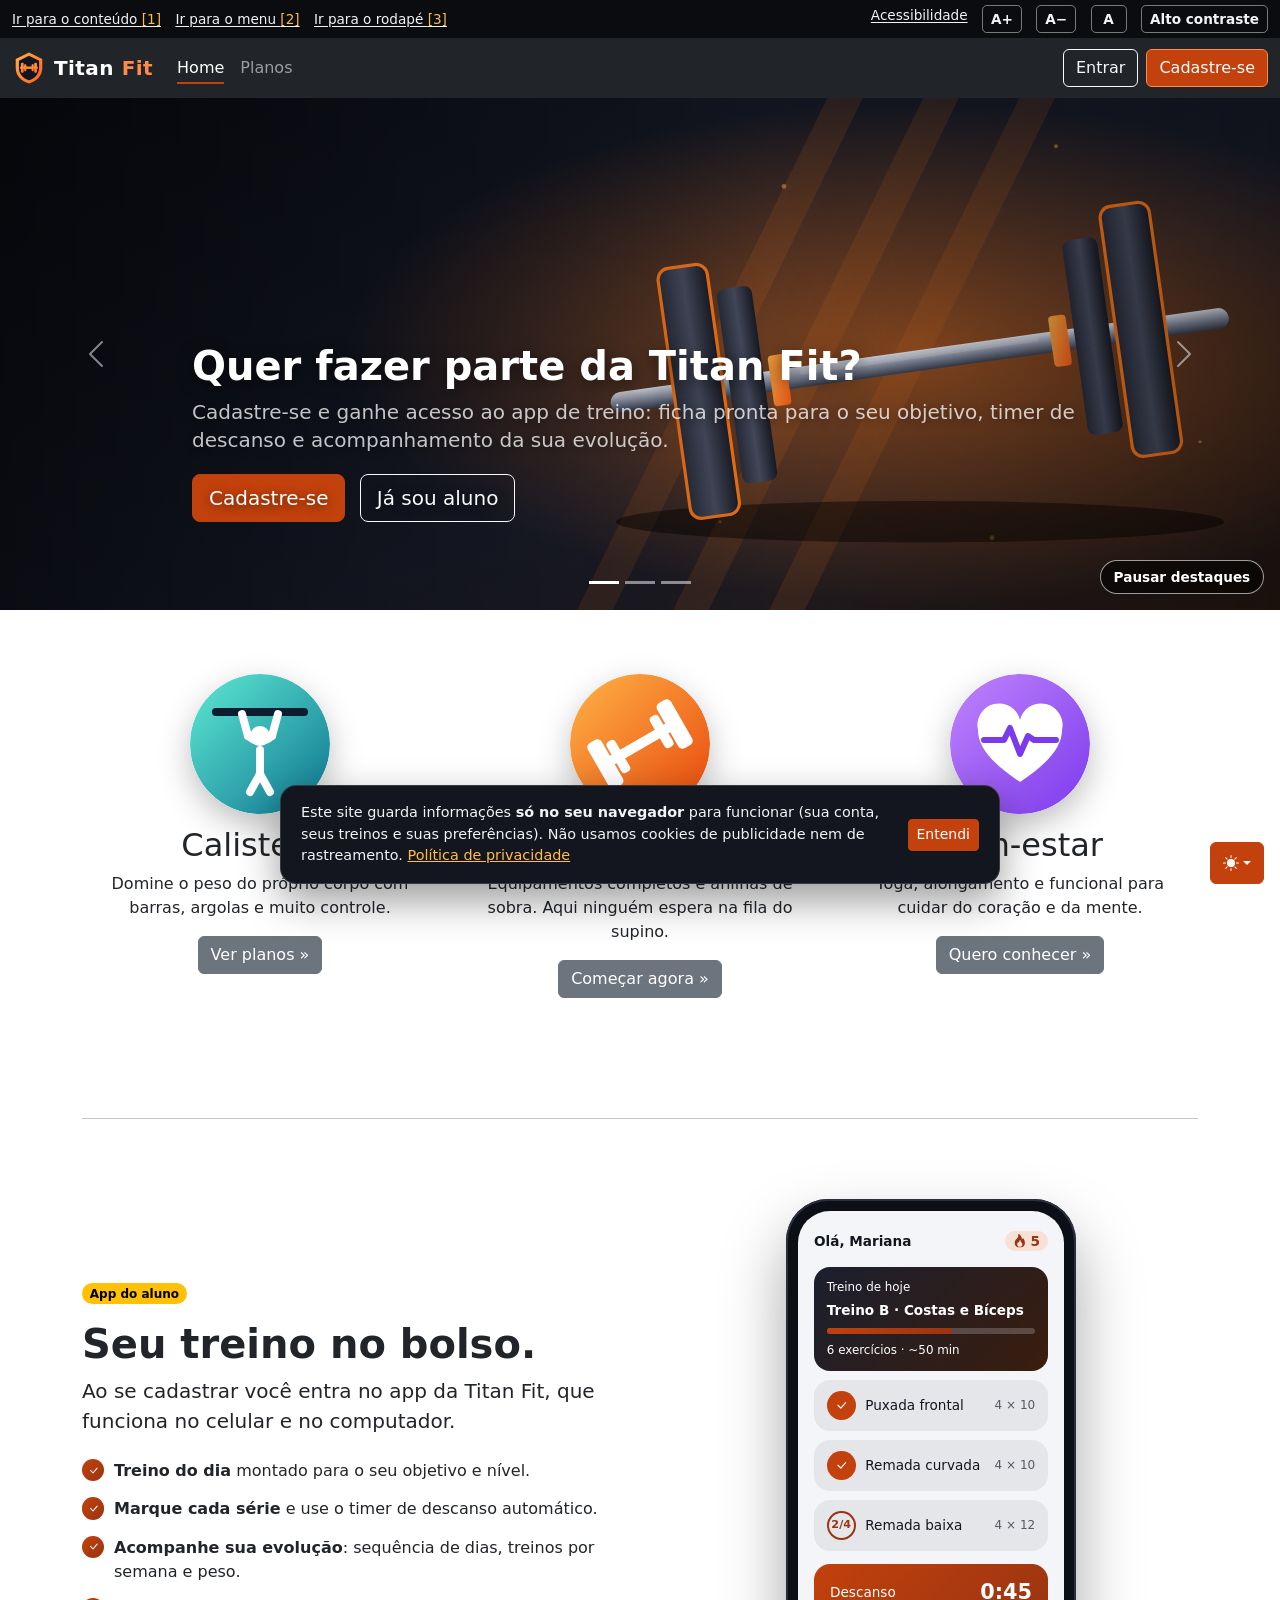
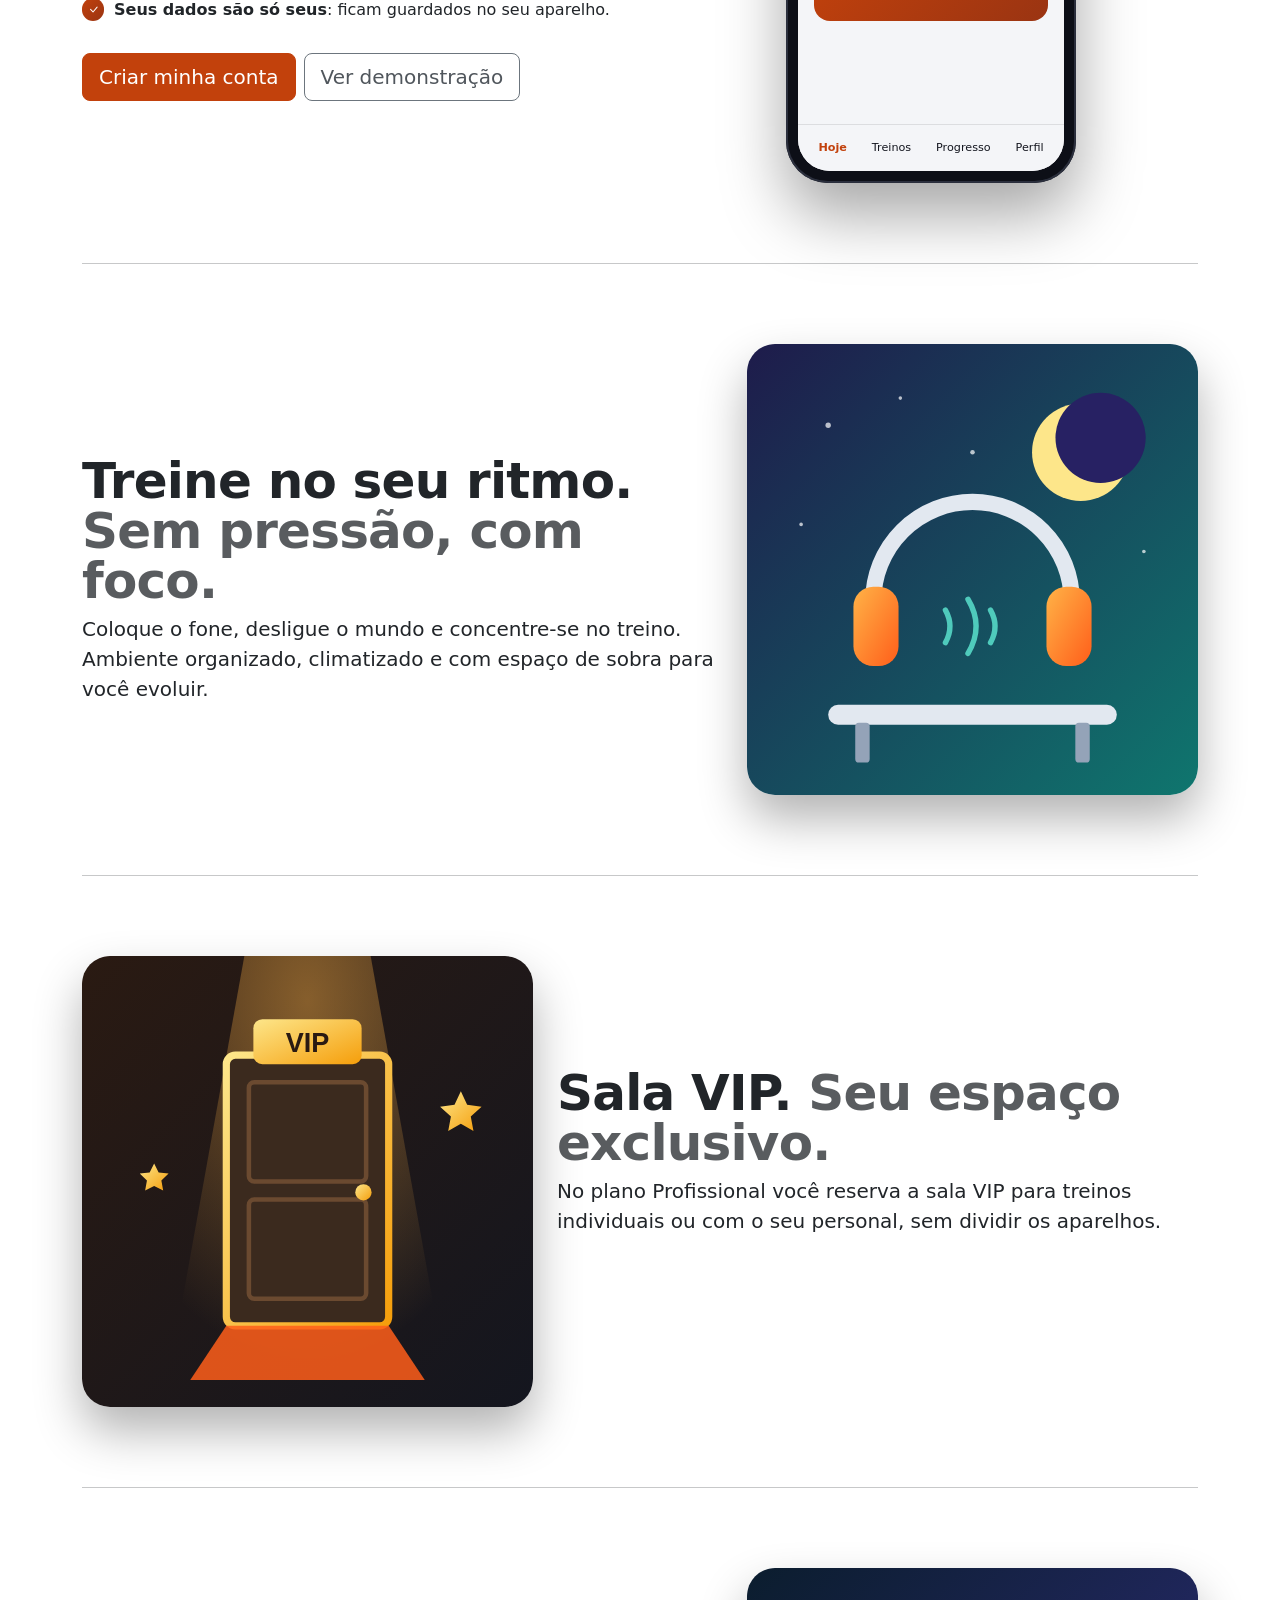
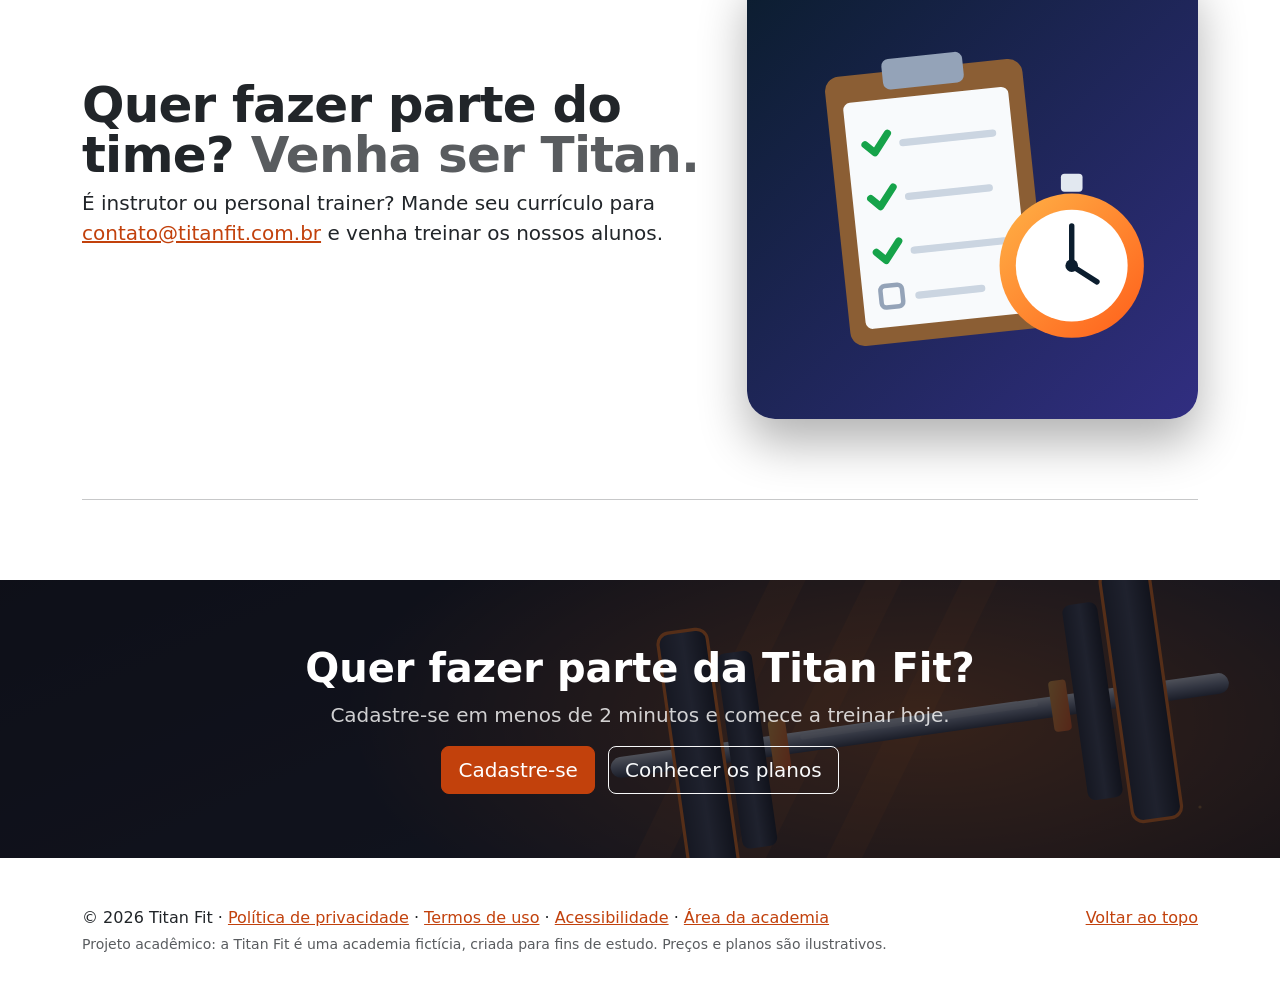
==== commit 46538b94: "Troca emojis por ícones e adapta o layout para celular e computador Ícones - Emojis e símbolos troca" ====
--- a/index.html
+++ b/index.html
@@ -14,6 +14,7 @@
     <link href="./assets/style/style.css?v=20261124b" rel="stylesheet" />
   </head>
   <body>
+    <svg xmlns="http://www.w3.org/2000/svg" class="d-none" aria-hidden="true"><symbol id="i-fire" viewBox="0 0 16 16"><path d="M8 16c3.314 0 6-2 6-5.5 0-1.5-.5-4-2.5-6 .25 1.5-1.25 2-1.25 2C11 4 9 .5 6 0c.357 2 .5 4-2 6-1.25 1-2 2.729-2 4.5C2 14 4.686 16 8 16m0-1c-1.657 0-3-1-3-2.75 0-.75.25-2 1.25-3C6.125 10 7 10.5 7 10.5c-.375-1.25.5-3.25 2-3.5-.179 1-.25 2 1 3 .625.5 1 1.364 1 2.25C11 14 9.657 15 8 15"/></symbol><symbol id="i-check-lg" viewBox="0 0 16 16"><path d="M12.736 3.97a.733.733 0 0 1 1.047 0c.286.289.29.756.01 1.05L7.88 12.01a.733.733 0 0 1-1.065.02L3.217 8.384a.757.757 0 0 1 0-1.06.733.733 0 0 1 1.047 0l3.052 3.093 5.4-6.425z"/></symbol></svg>
     <div class="barra-acessibilidade" role="region" aria-label="Recursos de acessibilidade">
       <div class="container-fluid d-flex flex-wrap justify-content-between align-items-center gap-1">
         <ul class="atalhos">
@@ -299,15 +300,15 @@
           <div class="col-lg-6">
             <div class="celular mx-auto" aria-hidden="true">
               <div class="celular-tela">
-                <div class="mini-topo"><span>Olá, Mariana 👋</span><span class="mini-chama">🔥 5</span></div>
+                <div class="mini-topo"><span>Olá, Mariana</span><span class="mini-chama"><svg class="bi me-1" aria-hidden="true" focusable="false"><use href="#i-fire"></use></svg>5</span></div>
                 <div class="mini-cartao destaque-mini">
                   <small>Treino de hoje</small>
                   <strong>Treino B · Costas e Bíceps</strong>
                   <div class="mini-barra"><span style="width:60%"></span></div>
                   <small>6 exercícios · ~50 min</small>
                 </div>
-                <div class="mini-cartao"><span class="mini-check feito">✓</span>Puxada frontal <em>4 × 10</em></div>
-                <div class="mini-cartao"><span class="mini-check feito">✓</span>Remada curvada <em>4 × 10</em></div>
+                <div class="mini-cartao"><span class="mini-check feito"><svg class="bi" aria-hidden="true" focusable="false"><use href="#i-check-lg"></use></svg></span>Puxada frontal <em>4 × 10</em></div>
+                <div class="mini-cartao"><span class="mini-check feito"><svg class="bi" aria-hidden="true" focusable="false"><use href="#i-check-lg"></use></svg></span>Remada curvada <em>4 × 10</em></div>
                 <div class="mini-cartao"><span class="mini-check">2/4</span>Remada baixa <em>4 × 12</em></div>
                 <div class="mini-timer"><span>Descanso</span><strong>0:45</strong></div>
                 <div class="mini-nav"><span class="ativo">Hoje</span><span>Treinos</span><span>Progresso</span><span>Perfil</span></div>
--- a/assets/style/style.css
+++ b/assets/style/style.css
@@ -304,7 +304,7 @@
 .lista-recursos { list-style: none; padding: 0; }
 .lista-recursos li { position: relative; padding: .45rem 0 .45rem 2rem; }
 .lista-recursos li::before {
-  content: "✓"; position: absolute; left: 0; top: .45rem;
+  content: ""; position: absolute; left: 0; top: .45rem;
   width: 1.4rem; height: 1.4rem; border-radius: 50%;
   display: grid; place-items: center; font-size: .8rem; font-weight: 800;
   color: #fff; background: var(--tf-gradiente);
@@ -380,9 +380,9 @@
   padding: .55rem 0 .65rem; border: 0; background: none; font-size: .75rem; color: var(--bs-secondary-color);
   transition: color .2s ease, transform .2s ease;
 }
-.app-nav button span { font-size: 1.3rem; filter: grayscale(1); opacity: .7; transition: filter .2s, opacity .2s, transform .2s; }
+.app-nav .icone-nav { width: 1.35rem; height: 1.35rem; transition: transform .2s; }
 .app-nav button.ativo { color: var(--tf-texto); font-weight: 700; }
-.app-nav button.ativo span { filter: none; opacity: 1; transform: translateY(-2px) scale(1.1); }
+.app-nav button.ativo .icone-nav { transform: translateY(-2px); }
 .app-corpo .bd-mode-toggle { bottom: 4.5rem !important; }
 .cartao-treino-dia {
   padding: 1.5rem; border-radius: 1.5rem; color: #fff;
@@ -416,7 +416,10 @@
   animation: subir .4s ease both; transition: border-color .3s ease, opacity .3s ease;
 }
 .cartao-exercicio.concluido { border-color: rgba(25, 135, 84, .5); opacity: .75; }
-.cartao-exercicio.concluido strong::after { content: " ✓"; color: #198754; }
+.cartao-exercicio.concluido strong::after {
+  content: ""; display: inline-block; width: 1em; height: 1em; margin-left: .35rem; vertical-align: -.125em;
+  background: #198754; -webkit-mask: url("data:image/svg+xml,%3Csvg xmlns='http://www.w3.org/2000/svg' viewBox='0 0 16 16'%3E%3Cpath d='M12.736 3.97a.733.733 0 0 1 1.047 0c.286.289.29.756.01 1.05L7.88 12.01a.733.733 0 0 1-1.065.02L3.217 8.384a.757.757 0 0 1 0-1.06.733.733 0 0 1 1.047 0l3.052 3.093 5.4-6.425z'/%3E%3C/svg%3E") center / contain no-repeat; mask: url("data:image/svg+xml,%3Csvg xmlns='http://www.w3.org/2000/svg' viewBox='0 0 16 16'%3E%3Cpath d='M12.736 3.97a.733.733 0 0 1 1.047 0c.286.289.29.756.01 1.05L7.88 12.01a.733.733 0 0 1-1.065.02L3.217 8.384a.757.757 0 0 1 0-1.06.733.733 0 0 1 1.047 0l3.052 3.093 5.4-6.425z'/%3E%3C/svg%3E") center / contain no-repeat;
+}
 .series { display: flex; flex-wrap: wrap; gap: .5rem; }
 .serie {
   width: 2.75rem; height: 2.75rem; border-radius: 50%; font-weight: 700;
@@ -540,13 +543,11 @@
 /* App do aluno no escuro */
 [data-bs-theme="dark"] .app-corpo { background: var(--tf-fundo-app); }
 [data-bs-theme="dark"] .app-nav { background: #161922; border-top-color: var(--tf-borda); box-shadow: 0 -.25rem 1.5rem rgba(0, 0, 0, .5); }
-[data-bs-theme="dark"] .app-nav button span { filter: grayscale(1) brightness(1.6); }
-[data-bs-theme="dark"] .app-nav button.ativo span { filter: none; }
 [data-bs-theme="dark"] .dia i { background: var(--tf-fundo-cartao); border-color: rgba(255, 255, 255, .18); }
 [data-bs-theme="dark"] .barra-semana { background: rgba(255, 140, 60, .45); }
 [data-bs-theme="dark"] .grafico-linha circle { fill: var(--tf-fundo-cartao); }
 [data-bs-theme="dark"] .cartao-exercicio.concluido { border-color: rgba(60, 200, 130, .55); }
-[data-bs-theme="dark"] .cartao-exercicio.concluido strong::after { color: #3cc882; }
+[data-bs-theme="dark"] .cartao-exercicio.concluido strong::after { background: #3cc882; }
 [data-bs-theme="dark"] .badge.text-bg-secondary { background-color: #3a4052 !important; color: #e9edf5 !important; }
 [data-bs-theme="dark"] .nav-pills .nav-link:not(.active):hover { background: rgba(255, 106, 26, .12); }
 [data-bs-theme="dark"] .dia.feito i { background: var(--tf-gradiente); border-color: transparent; }
@@ -688,3 +689,117 @@
 .mini-check { color: #9a3412; border-color: #9a3412; }
 [data-bs-theme="dark"] .mini-check { color: #ffb37a; border-color: #ffb37a; }
 .mini-check.feito { color: #fff; border-color: transparent; }
+
+
+/* Ícones (Bootstrap Icons) */
+.bi { display: inline-block; width: 1em; height: 1em; vertical-align: -.125em; fill: currentColor; flex-shrink: 0; }
+.lista-recursos li::before { background: var(--tf-gradiente); -webkit-mask: none; }
+.lista-recursos li::after {
+  content: ""; position: absolute; left: .35rem; top: .8rem; width: .7rem; height: .7rem; background: #fff;
+  -webkit-mask: url("data:image/svg+xml,%3Csvg xmlns='http://www.w3.org/2000/svg' viewBox='0 0 16 16'%3E%3Cpath d='M12.736 3.97a.733.733 0 0 1 1.047 0c.286.289.29.756.01 1.05L7.88 12.01a.733.733 0 0 1-1.065.02L3.217 8.384a.757.757 0 0 1 0-1.06.733.733 0 0 1 1.047 0l3.052 3.093 5.4-6.425z'/%3E%3C/svg%3E") center / contain no-repeat; mask: url("data:image/svg+xml,%3Csvg xmlns='http://www.w3.org/2000/svg' viewBox='0 0 16 16'%3E%3Cpath d='M12.736 3.97a.733.733 0 0 1 1.047 0c.286.289.29.756.01 1.05L7.88 12.01a.733.733 0 0 1-1.065.02L3.217 8.384a.757.757 0 0 1 0-1.06.733.733 0 0 1 1.047 0l3.052 3.093 5.4-6.425z'/%3E%3C/svg%3E") center / contain no-repeat;
+}
+.lista-plano .check { color: var(--tf-texto); margin-right: .5rem; }
+.mini-check .bi { width: .8rem; height: .8rem; }
+.dia i .bi { width: 1.1rem; height: 1.1rem; }
+.serie .bi { width: 1.2rem; height: 1.2rem; }
+.trofeu {
+  width: 6rem; height: 6rem; margin: 0 auto 1rem; border-radius: 50%;
+  display: grid; place-items: center; color: #fff; background: var(--tf-gradiente);
+  box-shadow: 0 1rem 2.5rem rgba(194, 65, 12, .45);
+}
+.trofeu .bi { width: 2.75rem; height: 2.75rem; }
+.app-chama, .mini-chama { display: inline-flex; align-items: center; }
+.alto-contraste .lista-recursos li::after { background: #000 !important; }
+.alto-contraste .trofeu { background: #ffff00 !important; color: #000 !important; }
+
+
+/* =========================================================
+   Layout responsivo: celular, tablet e computador
+   ========================================================= */
+/* Barra de acessibilidade compacta no celular: uma linha só;
+   os atalhos "Ir para..." aparecem quando recebem foco (teclado/leitor de tela). */
+@media (max-width: 767.98px) {
+  .barra-acessibilidade .container-fluid { justify-content: flex-end !important; flex-wrap: nowrap !important; }
+  .barra-acessibilidade .atalhos { padding: 0; margin: 0; }
+  .barra-acessibilidade .atalhos a {
+    position: absolute; width: 1px; height: 1px; overflow: hidden; clip: rect(0 0 0 0); white-space: nowrap;
+  }
+  .barra-acessibilidade .atalhos a:focus {
+    position: fixed; top: .5rem; left: .5rem; width: auto; height: auto; clip: auto; z-index: 3000;
+    padding: .6rem 1rem; border-radius: .5rem; background: #0b0c10; color: #fff;
+  }
+  .barra-acessibilidade .ajustes { flex-wrap: nowrap; gap: .4rem; padding: .3rem 0; overflow-x: auto; }
+  .barra-acessibilidade .ajustes li { flex-shrink: 0; }
+  /* botão de tema flutuante menor nas páginas públicas */
+  .bd-mode-toggle .btn { padding: .3rem .5rem !important; }
+  .carousel-caption h1, .carousel-caption .h1 { font-size: 1.75rem; }
+  .carousel-caption p { font-size: 1rem; }
+  .banner-pagina { padding: 2rem 0; }
+  .banner-pagina h1 { font-size: 2rem; }
+  .cartao-form { padding: 1.25rem; }
+}
+
+/* App: no celular e no tablet o tema fica no Perfil (sem botão flutuando sobre o conteúdo) */
+@media (max-width: 991.98px) {
+  .app-corpo .bd-mode-toggle { display: none !important; }
+}
+@media (min-width: 768px) and (max-width: 991.98px) {
+  .app-conteudo.app-largura, .app-nav .app-largura, .app-topo .app-largura { max-width: 720px; }
+}
+
+/* App no computador: menu lateral e conteúdo em colunas */
+@media (min-width: 992px) {
+  .app-corpo { padding-bottom: 2rem; }
+  .app-topo .app-largura { max-width: 1240px; padding-left: 1.5rem; padding-right: 1.5rem; }
+  .app-layout { display: flex; align-items: flex-start; gap: 2rem; max-width: 1240px; margin: 0 auto; padding: 0 1.5rem; }
+  .app-nav {
+    position: sticky; top: 4.5rem; left: auto; right: auto; bottom: auto; z-index: 1;
+    width: 230px; flex-shrink: 0; margin-top: 1.5rem; padding: .5rem;
+    border: 1px solid var(--bs-border-color-translucent); border-radius: 1rem; box-shadow: 0 .5rem 1.5rem rgba(0, 0, 0, .05);
+  }
+  .app-nav .app-largura { flex-direction: column; gap: .25rem; max-width: none; padding: 0; }
+  .app-nav button {
+    flex: none; flex-direction: row; justify-content: flex-start; gap: .75rem;
+    padding: .7rem 1rem; border-radius: .7rem; font-size: 1rem; text-align: left;
+  }
+  .app-nav button:hover { background: rgba(127, 127, 127, .1); color: var(--bs-body-color); }
+  .app-nav button.ativo { background: rgba(194, 65, 12, .1); }
+  [data-bs-theme="dark"] .app-nav button.ativo { background: rgba(255, 138, 76, .14); }
+  .app-nav button.ativo .icone-nav { transform: none; }
+  .app-conteudo.app-largura { flex: 1; min-width: 0; max-width: none; padding: 1.5rem 0 1rem; }
+  .hoje-grid { display: grid; grid-template-columns: minmax(0, 1.25fr) minmax(0, 1fr); gap: 1.5rem; align-items: start; }
+  .grade-2 { display: grid; grid-template-columns: minmax(0, 1fr) minmax(0, 1fr); gap: 1.5rem; align-items: start; }
+  #exec-exercicios { display: grid; grid-template-columns: repeat(2, minmax(0, 1fr)); gap: 1rem; }
+  #exec-exercicios .cartao-exercicio { margin-bottom: 0; }
+  #tela-execucao .d-grid { grid-template-columns: repeat(2, minmax(0, 260px)); }
+  #tela-treinos #ficha-detalhe { max-width: 720px; }
+  .cartao-treino-dia { padding: 2rem; min-height: 230px; display: flex; flex-direction: column; justify-content: center; }
+  .grafico-semanas { height: 220px; }
+  .app-corpo [vw].enabled { bottom: auto !important; }
+}
+@media (min-width: 1400px) {
+  #exec-exercicios { grid-template-columns: repeat(3, minmax(0, 1fr)); }
+}
+
+/* Texto sempre legível sobre as ilustrações */
+.cartao-treino-dia {
+  background:
+    linear-gradient(90deg, rgba(13, 15, 23, .96) 0%, rgba(13, 15, 23, .85) 45%, rgba(13, 15, 23, .25) 100%),
+    #14161f url("../img/slide-forca.svg") 75% center / cover;
+}
+.cartao-treino-dia .btn { align-self: flex-start; }
+@media (max-width: 767.98px) {
+  .carousel-img { object-position: 72% center; }
+  .carousel-item::after { background: linear-gradient(180deg, rgba(0, 0, 0, .55), rgba(0, 0, 0, .75)); }
+  .carousel-pausa { top: .75rem; bottom: auto; right: .75rem; font-size: .8rem; padding: .25rem .65rem; }
+  .carousel-caption { left: 8%; right: 8%; bottom: 2.5rem; }
+  .cartao-treino-dia {
+    background:
+      linear-gradient(180deg, rgba(13, 15, 23, .9), rgba(13, 15, 23, .97)),
+      #14161f url("../img/slide-forca.svg") 75% center / cover;
+  }
+}
+@media (min-width: 992px) {
+  .app-nav button.ativo { color: #9a3412; }
+  [data-bs-theme="dark"] .app-nav button.ativo { color: #ffb37a; }
+}
